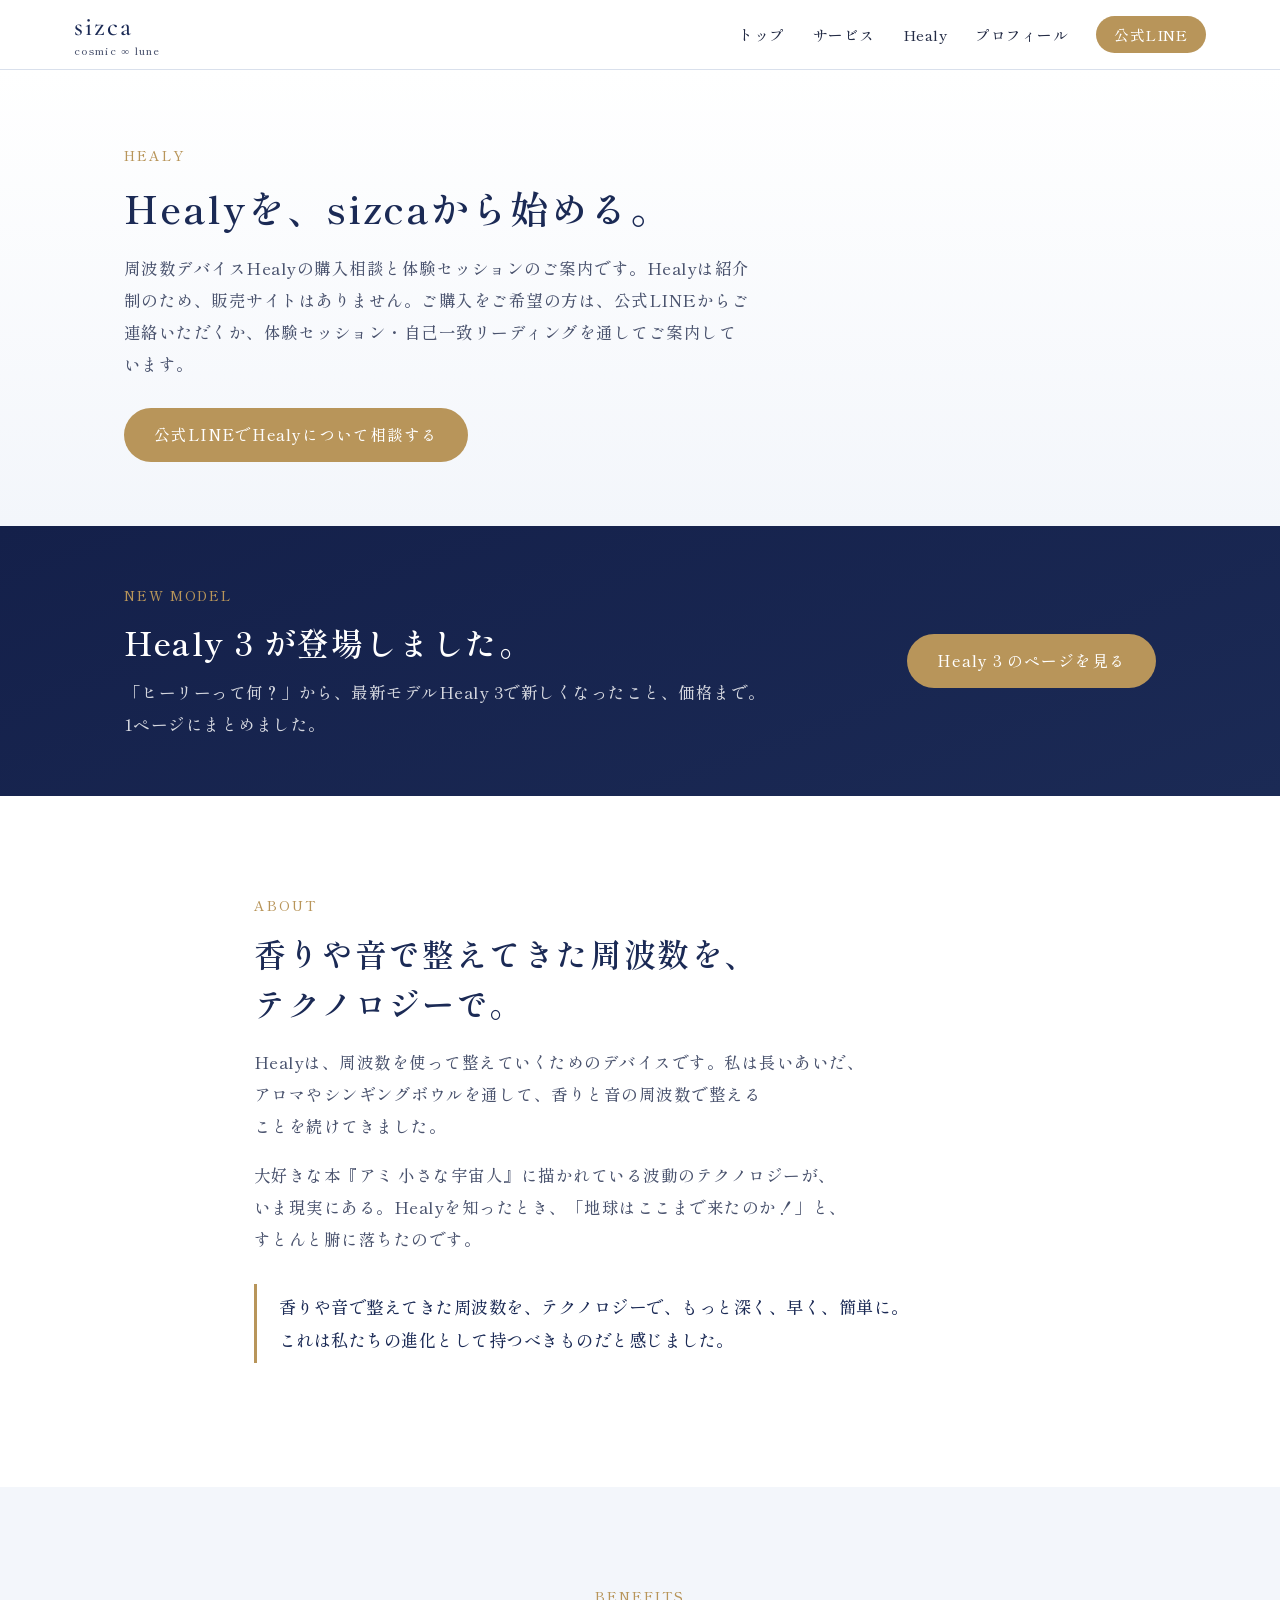
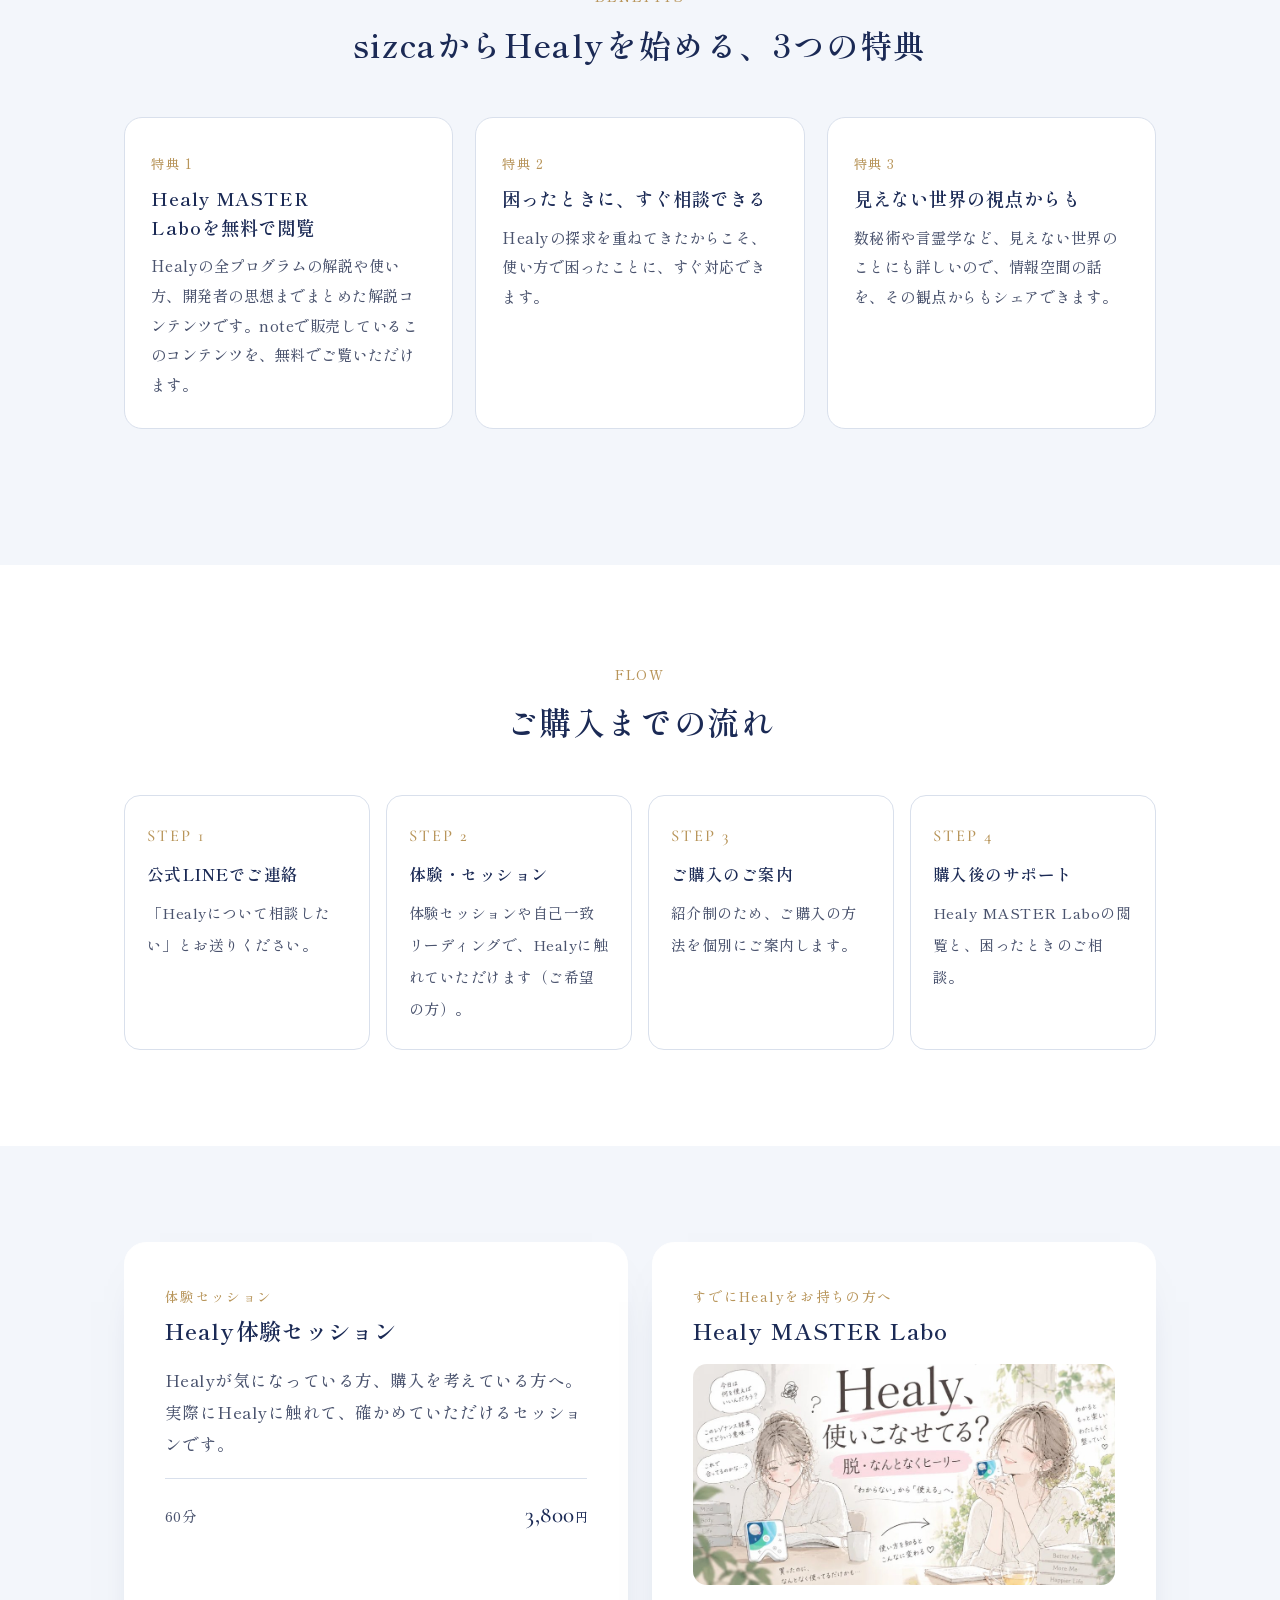
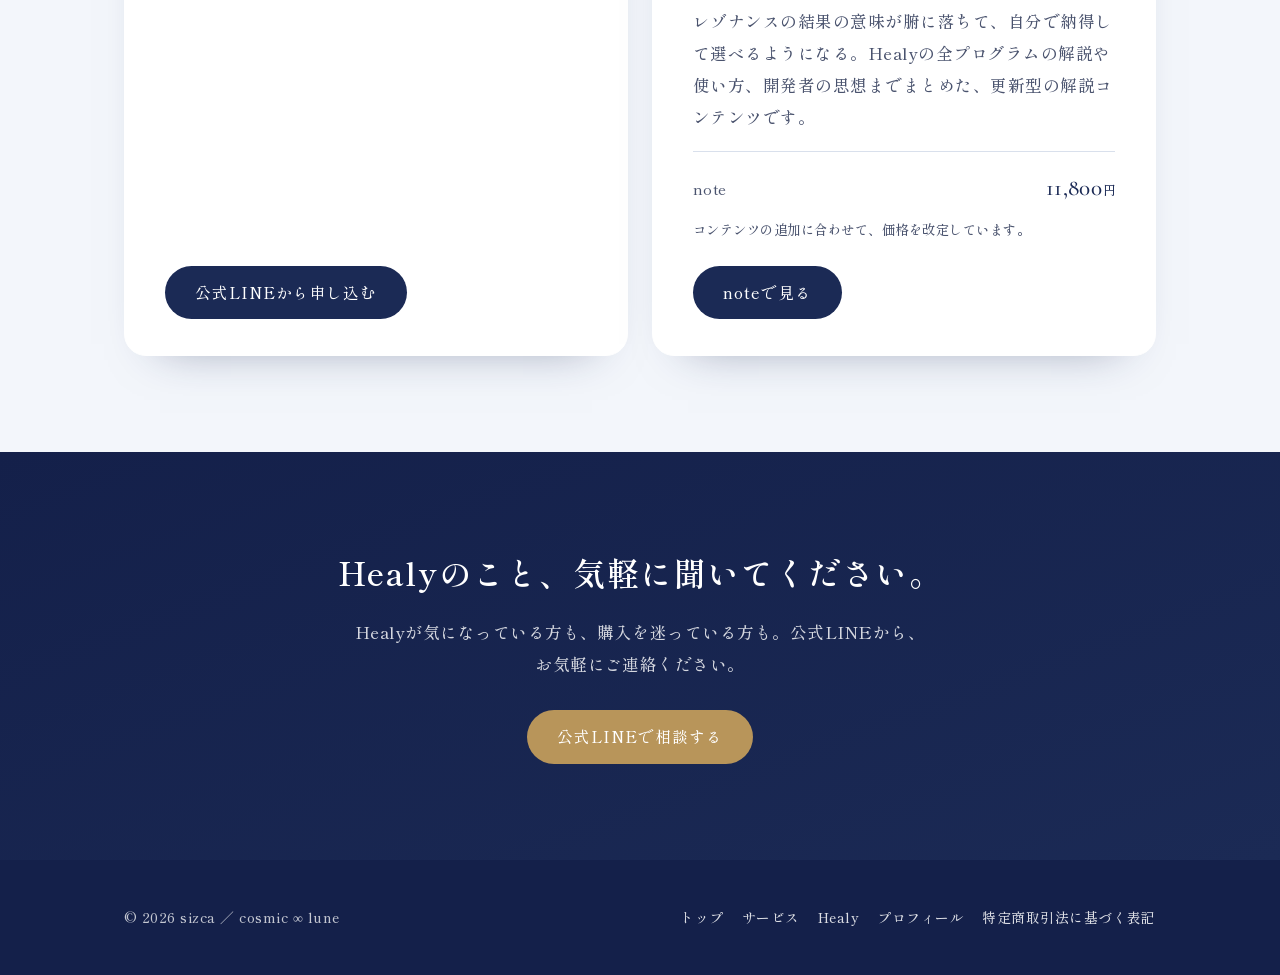
==== healy.html @ 33510855 "サイト全体を更新、Healyページを追加 Co-Authored-By: Claude Opus 5.5 <noreply@anthropic.com>" ====
<!DOCTYPE html>
<html lang="ja">
<head>
<meta charset="UTF-8">
<meta name="viewport" content="width=device-width, initial-scale=1.0">
<title>Healyを、sizcaから始める｜sizca｜cosmic ∞ lune</title>
<meta name="description" content="周波数デバイスHealyの購入相談と体験セッション。sizcaからHealyを始めた方は、解説コンテンツHealy MASTER Laboを無料で閲覧できます。">
<link rel="icon" href="favicon.svg" type="image/svg+xml">
<link rel="apple-touch-icon" href="apple-touch-icon.png">
<meta property="og:type" content="website">
<meta property="og:site_name" content="sizca｜cosmic ∞ lune">
<meta property="og:title" content="Healyを、sizcaから始める｜sizca｜cosmic ∞ lune">
<meta property="og:description" content="周波数デバイスHealyの購入相談と体験セッション。sizcaからHealyを始めた方は、解説コンテンツHealy MASTER Laboを無料で閲覧できます。">
<meta property="og:image" content="https://sizca-cosmic.vercel.app/images/ogp.jpg">
<meta property="og:url" content="https://sizca-cosmic.vercel.app/healy.html">
<meta name="twitter:card" content="summary_large_image">
<link rel="preconnect" href="https://fonts.googleapis.com">
<link rel="preconnect" href="https://fonts.gstatic.com" crossorigin>
<link href="https://fonts.googleapis.com/css2?family=Cormorant+Garamond:wght@400;500&family=Shippori+Mincho:wght@500;600&display=swap" rel="stylesheet">
<link rel="stylesheet" href="style.css">
</head>
<body>
<header>
  <div class="bar">
    <a class="brand" href="index.html"><b>sizca</b><small>cosmic ∞ lune</small></a>
    <nav id="nav">
      <button class="menu-btn" aria-expanded="false" aria-controls="nav-list" onclick="toggleNav(this)">メニュー</button>
      <ul id="nav-list">
        <li><a href="index.html">トップ</a></li>
        <li><a href="services.html">サービス</a></li>
        <li><a href="healy.html" aria-current="page">Healy</a></li>
        <li><a href="profile.html">プロフィール</a></li>
        <li><a class="nav-line" href="https://lin.ee/60XRj8W" target="_blank" rel="noopener">公式LINE</a></li>
      </ul>
    </nav>
  </div>
</header>

<main>
<section class="page-hero">
  <div class="wrap">
    <span class="eyebrow">HEALY</span>
    <h1>Healyを、sizcaから始める。</h1>
    <p>周波数デバイスHealyの購入相談と体験セッションのご案内です。Healyは紹介制のため、販売サイトはありません。ご購入をご希望の方は、公式LINEからご連絡いただくか、体験セッション・自己一致リーディングを通してご案内しています。</p>
    <div class="btns" style="margin-top:28px">
      <a class="btn btn-gold" href="https://lin.ee/60XRj8W" target="_blank" rel="noopener">公式LINEでHealyについて相談する</a>
    </div>
  </div>
</section>

<section class="bg-deep" style="padding:56px 0">
  <div class="wrap h3-band">
    <div>
      <span class="eyebrow">NEW MODEL</span>
      <h2 class="sec-title" style="margin-bottom:8px">Healy 3 が登場しました。</h2>
      <p class="sec-lead">「ヒーリーって何？」から、最新モデルHealy 3で新しくなったこと、価格まで。1ページにまとめました。</p>
    </div>
    <a class="btn btn-gold" href="healy3.html">Healy 3 のページを見る</a>
  </div>
</section>

<section>
  <div class="wrap narrow">
    <span class="eyebrow">ABOUT</span>
    <h2 class="sec-title">香りや音で整えてきた周波数を、<br>テクノロジーで。</h2>
    <p class="sec-lead">Healyは、周波数を使って整えていくためのデバイスです。私は長いあいだ、アロマやシンギングボウルを通して、香りと音の周波数で整えることを続けてきました。</p>
    <p class="sec-lead" style="margin-top:1em">大好きな本『アミ 小さな宇宙人』に描かれている波動のテクノロジーが、いま現実にある。Healyを知ったとき、「地球はここまで来たのか！」と、すとんと腑に落ちたのです。</p>
    <p class="quote">香りや音で整えてきた周波数を、テクノロジーで、もっと深く、早く、簡単に。<br>これは私たちの進化として持つべきものだと感じました。</p>
  </div>
</section>

<section class="bg-sky light">
  <div class="wrap">
    <div class="head center">
      <span class="eyebrow">BENEFITS</span>
      <h2 class="sec-title">sizcaからHealyを始める、3つの特典</h2>
    </div>
    <div class="benefits">
      <div class="benefit"><span class="tag">特典 1</span><h3>Healy MASTER Laboを無料で閲覧</h3><p>Healyの全プログラムの解説や使い方、開発者の思想までまとめた解説コンテンツです。noteで販売しているこのコンテンツを、無料でご覧いただけます。</p></div>
      <div class="benefit"><span class="tag">特典 2</span><h3>困ったときに、すぐ相談できる</h3><p>Healyの探求を重ねてきたからこそ、使い方で困ったことに、すぐ対応できます。</p></div>
      <div class="benefit"><span class="tag">特典 3</span><h3>見えない世界の視点からも</h3><p>数秘術や言霊学など、見えない世界のことにも詳しいので、情報空間の話を、その観点からもシェアできます。</p></div>
    </div>
  </div>
</section>

<section>
  <div class="wrap">
    <div class="head center">
      <span class="eyebrow">FLOW</span>
      <h2 class="sec-title">ご購入までの流れ</h2>
    </div>
    <ol class="timeline">
      <li><b>公式LINEでご連絡</b><span>「Healyについて相談したい」とお送りください。</span></li>
      <li><b>体験・セッション</b><span>体験セッションや自己一致リーディングで、Healyに触れていただけます（ご希望の方）。</span></li>
      <li><b>ご購入のご案内</b><span>紹介制のため、ご購入の方法を個別にご案内します。</span></li>
      <li><b>購入後のサポート</b><span>Healy MASTER Laboの閲覧と、困ったときのご相談。</span></li>
    </ol>
  </div>
</section>

<section class="bg-sky">
  <div class="wrap">
    <div class="offers-2">
      <article class="offer">
        <span class="label">体験セッション</span>
        <h3>Healy体験セッション</h3>
        <p>Healyが気になっている方、購入を考えている方へ。実際にHealyに触れて、確かめていただけるセッションです。</p>
        <div class="price-line"><span>60分</span><b>3,800<small>円</small></b></div>
        <div class="act"><a class="btn btn-deep" href="https://lin.ee/60XRj8W" target="_blank" rel="noopener">公式LINEから申し込む</a></div>
      </article>
      <article class="offer">
        <span class="label">すでにHealyをお持ちの方へ</span>
        <h3>Healy MASTER Labo</h3>
        <a class="cover" href="https://note.com/richesse_infinie/n/nd6f70fb187ba" target="_blank" rel="noopener"><img src="images/cover-healy.jpg" alt="Healy、使いこなせてる？ 脱・なんとなくヒーリー" loading="lazy" width="1000" height="525"></a>
        <p>レゾナンスの結果の意味が腑に落ちて、自分で納得して選べるようになる。Healyの全プログラムの解説や使い方、開発者の思想までまとめた、更新型の解説コンテンツです。</p>
        <div class="price-line"><span>note</span><b>11,800<small>円</small></b><span class="full">コンテンツの追加に合わせて、価格を改定しています。</span></div>
        <div class="act"><a class="btn btn-deep" href="https://note.com/richesse_infinie/n/nd6f70fb187ba" target="_blank" rel="noopener">noteで見る</a></div>
      </article>
    </div>
  </div>
</section>
</main>
<section class="bg-deep contact">
  <div class="wrap center">
    <h2 class="sec-title">Healyのこと、気軽に聞いてください。</h2>
    <p class="sec-lead">Healyが気になっている方も、購入を迷っている方も。公式LINEから、お気軽にご連絡ください。</p>
    <div class="btns"><a class="btn btn-gold" href="https://lin.ee/60XRj8W" target="_blank" rel="noopener">公式LINEで相談する</a></div>
  </div>
</section>
<footer>
  <div class="wrap">
    <span>© 2026 sizca ／ cosmic ∞ lune</span>
    <ul>
      <li><a href="index.html">トップ</a></li>
      <li><a href="services.html">サービス</a></li>
      <li><a href="healy.html">Healy</a></li>
      <li><a href="profile.html">プロフィール</a></li>
      <li><a href="law.html">特定商取引法に基づく表記</a></li>
    </ul>
  </div>
</footer>
<script>
  function toggleNav(btn){
    const nav=document.getElementById('nav');
    const open=nav.classList.toggle('open');
    btn.setAttribute('aria-expanded',open);
  }
</script>
</body>
</html>
---- style.css ----
:root{
  --deep:#1B2A55;
  --deep-2:#14204A;
  --sea:#3F5F99;
  --sky:#F3F6FB;
  --mist:#E3E9F3;
  --paper:#FFFFFF;
  --gold:#B8955A;
  --gold-soft:#E9DBB9;
  --ink:#232B45;
  --ink-soft:#4A536E;
  --line:#D9E0EC;
}
*{box-sizing:border-box;margin:0;padding:0}
html{scroll-behavior:smooth;-webkit-text-size-adjust:100%}
body{
  font-family:"Shippori Mincho","Hiragino Mincho ProN","Yu Mincho",serif;
  font-weight:500;font-size:16.5px;line-height:1.95;letter-spacing:.03em;
  color:var(--ink);background:var(--paper);
  line-break:strict;
}
img{max-width:100%;display:block}
a{color:inherit}
h1,h2,h3,.sec-lead,.hero .lead{word-break:auto-phrase}
h1,h2,h3{font-weight:600;line-height:1.55;letter-spacing:.05em;text-wrap:balance;color:var(--deep)}
p{text-wrap:pretty}
.wrap{width:min(1080px,100%);margin:0 auto;padding:0 24px}
.narrow{width:min(820px,100%)}
section{padding:96px 0}
.bg-sky{background:var(--sky)}
.bg-deep{background:linear-gradient(160deg,var(--deep-2),var(--deep));color:#fff}
.bg-deep h2,.bg-deep h3{color:#fff}

/* header */
header{position:sticky;top:0;z-index:50;background:rgba(255,255,255,.94);backdrop-filter:blur(8px);border-bottom:1px solid var(--line)}
header .bar{display:flex;align-items:center;justify-content:space-between;gap:16px;width:min(1180px,100%);margin:0 auto;padding:12px 24px}
.brand{text-decoration:none;display:flex;flex-direction:column;line-height:1.2}
.brand b{font-family:"Cormorant Garamond",serif;font-weight:500;font-size:1.65rem;letter-spacing:.08em;color:var(--deep)}
.brand small{font-size:.68rem;letter-spacing:.12em;color:var(--ink-soft)}
nav ul{list-style:none;display:flex;align-items:center;gap:28px}
nav a{text-decoration:none;font-size:.92rem;color:var(--ink)}
nav a:hover{color:var(--sea)}
nav .nav-line{background:var(--gold);color:#fff;padding:8px 18px;border-radius:999px}
nav .nav-line:hover{color:#fff;opacity:.9}
.menu-btn{display:none;background:none;border:1px solid var(--line);border-radius:8px;padding:6px 12px;font:inherit;font-size:.85rem;color:var(--deep);cursor:pointer}

/* buttons */
.btn{display:inline-block;text-decoration:none;text-align:center;padding:15px 30px;border-radius:999px;font-size:.98rem;letter-spacing:.06em;line-height:1.5;transition:opacity .2s, transform .2s}
.btn:hover{opacity:.88;transform:translateY(-1px)}
.btn-gold{background:var(--gold);color:#fff}
.btn-deep{background:var(--deep);color:#fff}
.btn-ghost{border:1px solid var(--deep);color:var(--deep)}
.bg-deep .btn-ghost{border-color:rgba(255,255,255,.7);color:#fff}
.btns{display:flex;flex-wrap:wrap;gap:14px}
.center{text-align:center}
.center .btns{justify-content:center}

/* section heads */
.eyebrow{display:block;font-size:.85rem;letter-spacing:.14em;color:var(--gold);margin-bottom:10px}
.sec-title{font-size:clamp(1.5rem,2.8vw,2rem);margin-bottom:18px}
.sec-lead{color:var(--ink-soft);max-width:40em}
.center .sec-lead{margin:0 auto}
.head{margin-bottom:48px}

/* hero */
.hero{padding:72px 0 88px;background:linear-gradient(180deg,#fff 0%,var(--sky) 100%)}
.hero .wrap{display:grid;grid-template-columns:1.15fr .85fr;gap:56px;align-items:center}
.hero h1{font-size:clamp(1.9rem,3.6vw,2.75rem);margin-bottom:24px}
.hero .lead{color:var(--ink-soft);margin-bottom:28px;max-width:34em}
.hero .who{font-size:.92rem;color:var(--ink-soft);margin-bottom:30px;padding-left:14px;border-left:2px solid var(--gold)}
.hero .who b{color:var(--deep);font-weight:600}
.hero .photo{border-radius:24px;overflow:hidden;aspect-ratio:4/5;box-shadow:0 30px 60px -36px rgba(27,42,85,.55)}
.hero .photo img{width:100%;height:100%;object-fit:cover;object-position:50% 12%}

/* cards */
.cards{display:grid;grid-template-columns:repeat(3,1fr);gap:24px}
.card{background:#fff;border:1px solid var(--line);border-radius:20px;padding:32px 28px;display:flex;flex-direction:column}
.bg-sky .card{border-color:#fff;box-shadow:0 20px 40px -32px rgba(27,42,85,.45)}
.card .num{font-family:"Cormorant Garamond",serif;font-size:1.1rem;color:var(--gold);letter-spacing:.1em}
.card h3{font-size:1.25rem;margin:6px 0 14px}
.card p{color:var(--ink-soft);font-size:.96rem}
.card .meta{margin-top:18px;padding-top:16px;border-top:1px solid var(--line);font-size:.92rem;color:var(--deep)}
.card .more{margin-top:auto;padding-top:22px}
.card .more a{color:var(--sea);text-decoration:none;font-size:.95rem;border-bottom:1px solid currentColor;padding-bottom:2px}

/* steps */
.steps{display:grid;grid-template-columns:repeat(3,1fr);gap:24px;margin:40px 0}
.step{background:#fff;border-radius:18px;padding:28px 26px;border:1px solid var(--line)}
.step .n{display:inline-flex;align-items:center;justify-content:center;width:38px;height:38px;border-radius:50%;background:var(--deep);color:#fff;font-family:"Cormorant Garamond",serif;font-size:1.15rem;margin-bottom:14px}
.step h3{font-size:1.15rem;margin-bottom:8px}
.step p{font-size:.95rem;color:var(--ink-soft)}

/* checklist */
.forlist{list-style:none;background:#fff;border-radius:18px;padding:28px 32px;border:1px solid var(--line);max-width:760px}
.forlist li{position:relative;padding:10px 0 10px 32px;border-bottom:1px dashed var(--line)}
.forlist li:last-child{border-bottom:none}
.forlist li::before{content:"";position:absolute;left:4px;top:21px;width:14px;height:8px;border-left:2px solid var(--gold);border-bottom:2px solid var(--gold);transform:rotate(-45deg)}
.forlist-title{font-size:1.1rem;margin-bottom:14px}

/* benefits */
.benefits{display:grid;grid-template-columns:repeat(3,1fr);gap:22px;margin:36px 0 40px}
.benefit{border-radius:18px;padding:28px 26px;background:rgba(255,255,255,.07);border:1px solid rgba(255,255,255,.18)}
.benefit .tag{font-size:.82rem;color:var(--gold-soft);letter-spacing:.12em}
.benefit h3{font-size:1.15rem;margin:6px 0 10px}
.benefit p{font-size:.95rem;color:rgba(255,255,255,.82)}
.bg-deep .sec-lead{color:rgba(255,255,255,.82)}
.bg-sky .benefit,.light .benefit{background:#fff;border-color:var(--line)}
.light .benefit .tag{color:var(--gold)}
.light .benefit h3{color:var(--deep)}
.light .benefit p{color:var(--ink-soft)}

/* books */
.books{display:grid;grid-template-columns:repeat(6,1fr);gap:18px;margin:36px 0 32px}
.books a{display:block;border-radius:6px;overflow:hidden;box-shadow:0 14px 26px -16px rgba(27,42,85,.6);transition:transform .25s}
.books a:hover{transform:translateY(-4px)}
.book-new{display:inline-block;font-size:.88rem;background:#fff;border:1px solid var(--gold-soft);color:var(--deep);padding:6px 16px;border-radius:999px;margin-top:10px}

/* profile summary */
.prof{display:grid;grid-template-columns:300px 1fr;gap:56px;align-items:start}
.prof .photo{border-radius:20px;overflow:hidden;aspect-ratio:4/5}
.prof .photo img{width:100%;height:100%;object-fit:cover;object-position:50% 12%}
.prof .name{font-size:1.6rem;margin-bottom:2px}
.prof .title{font-size:.9rem;color:var(--ink-soft);margin-bottom:20px}
.prof p+p{margin-top:1em}
.prof p{color:var(--ink-soft)}
.skills{display:flex;flex-wrap:wrap;gap:8px;margin:24px 0 28px}
.skills span{font-size:.86rem;padding:5px 14px;border-radius:999px;background:var(--sky);color:var(--deep);border:1px solid var(--line)}

/* channels */
.channels{display:grid;grid-template-columns:repeat(4,1fr);gap:16px;margin-top:32px}
.channel{display:block;text-decoration:none;background:#fff;border:1px solid var(--line);border-radius:16px;padding:20px 22px}
.channel small{display:block;font-size:.8rem;color:var(--gold);letter-spacing:.1em}
.channel b{display:block;font-weight:600;color:var(--deep);margin:4px 0 2px}
.channel span{font-size:.85rem;color:var(--ink-soft)}

/* contact band */
.contact .btns{margin-top:30px}

/* page hero (sub pages) */
.page-hero{padding:72px 0 64px;background:linear-gradient(180deg,#fff,var(--sky))}
.page-hero h1{font-size:clamp(1.8rem,3.2vw,2.4rem);margin-bottom:14px}
.page-hero p{color:var(--ink-soft);max-width:38em}
.page-nav{display:flex;flex-wrap:wrap;gap:10px;margin-top:28px}
.page-nav a{font-size:.88rem;text-decoration:none;padding:7px 16px;border-radius:999px;background:#fff;border:1px solid var(--line);color:var(--deep)}

/* offers (services) */
.offer{background:#fff;border:1px solid var(--line);border-radius:22px;padding:40px 40px 36px;display:flex;flex-direction:column}
.bg-sky .offer{border-color:#fff;box-shadow:0 24px 46px -36px rgba(27,42,85,.5)}
.offer + .offer{margin-top:24px}
.offers-2{display:grid;grid-template-columns:1fr 1fr;gap:24px}
.offers-2 .offer + .offer,.offers-3 .offer + .offer{margin-top:0}
.offers-3{display:grid;grid-template-columns:repeat(3,1fr);gap:22px}
.offer .label{font-size:.85rem;color:var(--gold);letter-spacing:.1em}
.offer h3{font-size:1.4rem;margin:4px 0 16px}
.offer h3 small{display:block;font-size:.9rem;color:var(--ink-soft);font-weight:500;letter-spacing:.06em}
.offer p{color:var(--ink-soft)}
.offer p+p{margin-top:.9em}
.offer .points{list-style:none;margin:18px 0 6px}
.offer .points li{position:relative;padding:6px 0 6px 24px;color:var(--ink)}
.offer .points li::before{content:"✦";position:absolute;left:0;top:6px;color:var(--gold);font-size:.8rem}
.offer .flow{counter-reset:f;list-style:none;margin:16px 0 8px;display:grid;gap:8px}
.offer .flow li{counter-increment:f;position:relative;padding:12px 16px 12px 52px;background:var(--sky);border-radius:12px;font-size:.95rem}
.offer .flow li::before{content:counter(f);position:absolute;left:16px;top:12px;width:24px;height:24px;border-radius:50%;background:var(--deep);color:#fff;font-size:.8rem;display:flex;align-items:center;justify-content:center;font-family:"Cormorant Garamond",serif}
.offer .sub-h{font-size:1rem;margin:26px 0 4px;color:var(--deep)}
.prices{list-style:none;margin:22px 0 6px;border-top:1px solid var(--gold-soft)}
.prices li{display:flex;justify-content:space-between;align-items:baseline;gap:16px;padding:14px 4px;border-bottom:1px solid var(--line)}
.prices li span{color:var(--ink)}
.prices li b{font-family:"Cormorant Garamond",serif;font-weight:500;font-size:1.5rem;color:var(--deep);white-space:nowrap}
.prices li b small{font-family:"Shippori Mincho",serif;font-size:.8rem;margin-left:2px}
.note{font-size:.86rem;color:var(--ink-soft);margin-top:12px}
.report{display:flex;gap:10px;align-items:center;margin-top:18px;padding:12px 16px;border-radius:12px;background:linear-gradient(135deg,rgba(233,219,185,.6),rgba(233,219,185,.25));font-size:.93rem;color:var(--deep)}
.report::before{content:"✦";color:var(--gold)}
.offer .price-line{margin-top:18px;padding-top:14px;border-top:1px solid var(--line);display:flex;flex-wrap:wrap;gap:4px 18px;align-items:baseline;font-size:.9rem;color:var(--ink-soft)}
.offer .price-line b{font-family:"Cormorant Garamond",serif;font-weight:500;font-size:1.45rem;color:var(--deep);margin-left:auto}
.offer .price-line b small{font-family:"Shippori Mincho",serif;font-size:.78rem}
.offer .price-line .full{width:100%;font-size:.84rem}
.offer .act{margin-top:auto;padding-top:24px;display:flex;flex-wrap:wrap;gap:12px;align-items:center}
.offer .sublink{font-size:.9rem;color:var(--sea)}
.offer .cover{display:block;border-radius:14px;overflow:hidden;margin-bottom:20px}
.offer .cover img{width:100%;height:auto;aspect-ratio:1.91/1;object-fit:cover}
.offer .cover{flex-shrink:0}
.offer.compact{padding:30px 28px}
.offer.compact h3{font-size:1.2rem}

/* guide box */
.guide{display:flex;flex-wrap:wrap;gap:16px 28px;align-items:center;justify-content:space-between;background:#fff;border:1px solid var(--gold-soft);border-radius:18px;padding:22px 28px;margin-top:32px}
.guide p{color:var(--ink-soft);font-size:.95rem}

/* faq-ish flow (healy) */
.timeline{list-style:none;counter-reset:t;display:grid;grid-template-columns:repeat(4,1fr);gap:16px;margin-top:36px}
.timeline li{counter-increment:t;background:#fff;border:1px solid var(--line);border-radius:16px;padding:24px 22px}
.timeline li::before{content:"STEP " counter(t);display:block;font-family:"Cormorant Garamond",serif;color:var(--gold);letter-spacing:.12em;margin-bottom:6px}
.timeline b{display:block;color:var(--deep);font-weight:600;margin-bottom:6px}
.timeline span{font-size:.92rem;color:var(--ink-soft)}

/* quote */
.quote{border-left:3px solid var(--gold);padding:6px 0 6px 22px;margin:28px 0;font-size:1.08rem;color:var(--deep)}

/* profile page */
.story{max-width:760px;margin:0 auto}
.chapter{padding:44px 0;border-bottom:1px solid var(--line)}
.chapter:last-child{border-bottom:none}
.chapter .no{font-family:"Cormorant Garamond",serif;color:var(--gold);letter-spacing:.14em}
.chapter h2{font-size:clamp(1.3rem,2.4vw,1.6rem);margin:4px 0 18px}
.chapter p{color:var(--ink-soft)}
.chapter p+p{margin-top:1em}
.nums{display:flex;gap:14px;margin-top:26px;flex-wrap:wrap}
.nums div{background:#fff;border:1px solid var(--line);border-radius:14px;padding:10px 22px;text-align:center}
.nums small{display:block;font-size:.8rem;color:var(--ink-soft)}
.nums b{font-family:"Cormorant Garamond",serif;font-size:1.8rem;font-weight:500;color:var(--deep);line-height:1.2}
.career{list-style:none;max-width:760px;margin:0 auto}
.career li{display:grid;grid-template-columns:200px 1fr;gap:20px;padding:18px 0;border-bottom:1px solid var(--line)}
.career b{font-weight:600;color:var(--deep)}
.career span{color:var(--ink-soft);font-size:.95rem}
.origin-box{max-width:760px;margin:0 auto;background:#fff;border-radius:20px;padding:36px 40px;border:1px solid var(--line)}
.origin-box h2{font-size:1.4rem;margin-bottom:14px}
.origin-box p{color:var(--ink-soft)}
.origin-box p+p{margin-top:.9em}

/* law */
.law dl{background:#fff;border:1px solid var(--line);border-radius:20px;padding:8px 36px}
.law .row{display:grid;grid-template-columns:200px 1fr;gap:8px 32px;padding:20px 0;border-bottom:1px solid var(--line)}
.law .row:last-child{border-bottom:none}
.law dt{font-weight:600;color:var(--deep)}
.law dd{color:var(--ink-soft);font-size:.95rem}
.law dd p+p{margin-top:.5em}
.law dd a{color:var(--sea)}

/* footer */
footer{background:var(--deep-2);color:rgba(255,255,255,.75);padding:44px 0;font-size:.86rem}
footer .wrap{display:flex;flex-wrap:wrap;justify-content:space-between;gap:16px}
footer ul{list-style:none;display:flex;flex-wrap:wrap;gap:18px}
footer a{text-decoration:none;color:rgba(255,255,255,.85)}

/* responsive */
@media (max-width:960px){
  nav ul{gap:18px}
  .books{grid-template-columns:repeat(3,1fr)}
  .channels{grid-template-columns:1fr 1fr}
  .timeline{grid-template-columns:1fr 1fr}
}
@media (max-width:880px){
  body{font-size:16px}
  section{padding:68px 0}
  .wrap{padding:0 20px}
  .menu-btn{display:block}
  nav ul{display:none;position:absolute;left:0;right:0;top:100%;background:#fff;flex-direction:column;align-items:stretch;gap:0;padding:8px 20px 18px;border-bottom:1px solid var(--line)}
  nav.open ul{display:flex}
  nav li a{display:block;padding:12px 0;border-bottom:1px solid var(--line)}
  nav .nav-line{margin-top:12px;text-align:center;border-bottom:none}
  .hero{padding:40px 0 60px}
  .hero .wrap{grid-template-columns:1fr;gap:32px}
  .hero .photo{order:-1;aspect-ratio:4/3.4;max-width:420px}
  .cards,.steps,.benefits,.offers-2,.offers-3{grid-template-columns:1fr}
  .prof{grid-template-columns:1fr;gap:28px}
  .prof .photo{max-width:260px}
  .offer{padding:30px 22px 28px}
  .head{margin-bottom:32px}
  .career li{grid-template-columns:1fr;gap:2px}
  .law dl{padding:4px 20px}
  .law .row{grid-template-columns:1fr;gap:4px}
  .origin-box{padding:28px 22px}
}
@media (max-width:520px){
  .btn{width:100%}
  .btns{flex-direction:column}
  .books{grid-template-columns:repeat(3,1fr);gap:12px}
  .channels,.timeline{grid-template-columns:1fr}
  .prices li{flex-wrap:wrap}
}

/* hero with cosmic image */
.hero.cosmic{position:relative;background:#14204A url(images/hero.jpg) center/cover no-repeat;color:#fff;padding:96px 0 104px}
.hero.cosmic::before{content:"";position:absolute;inset:0;background:linear-gradient(90deg,rgba(20,32,74,.88) 0%,rgba(20,32,74,.66) 48%,rgba(20,32,74,.15) 100%)}
.hero.cosmic .wrap{position:relative}
.hero.cosmic h1{color:#fff;text-shadow:0 2px 18px rgba(10,18,50,.35)}
.hero.cosmic .eyebrow{color:var(--gold-soft)}
.hero.cosmic .lead{color:rgba(255,255,255,.9)}
.hero.cosmic .who{color:rgba(255,255,255,.82);border-left-color:var(--gold-soft)}
.hero.cosmic .who b{color:#fff}
.hero.cosmic .btn-ghost{border-color:rgba(255,255,255,.8);color:#fff}
.hero.cosmic .photo{border:4px solid rgba(255,255,255,.85)}
@media (max-width:880px){
  .hero.cosmic{background-image:url(images/hero-sp.jpg);padding:40px 0 64px}
  .hero.cosmic::before{background:linear-gradient(180deg,rgba(20,32,74,.35) 0%,rgba(20,32,74,.8) 45%,rgba(20,32,74,.92) 100%)}
}
.h3-band{display:flex;flex-wrap:wrap;align-items:center;justify-content:space-between;gap:24px 40px}
.h3-band > div{flex:1 1 420px}
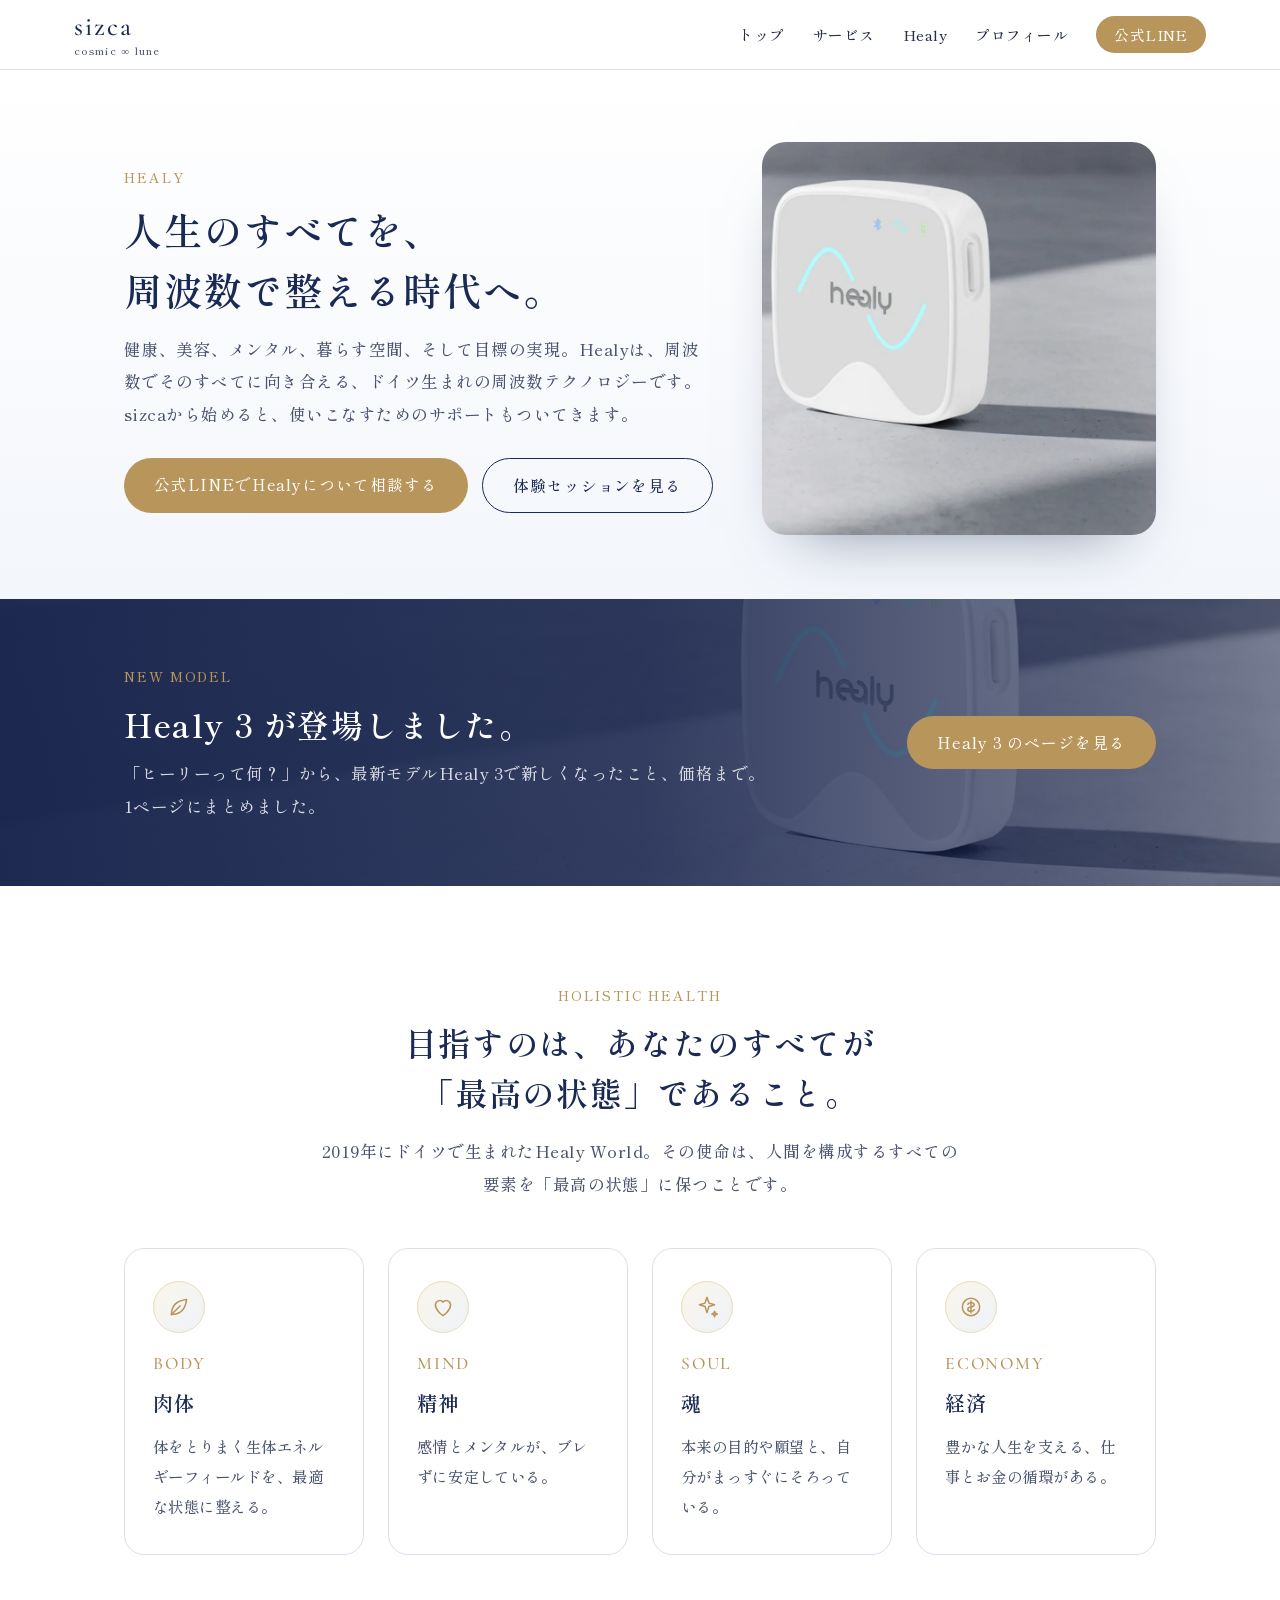
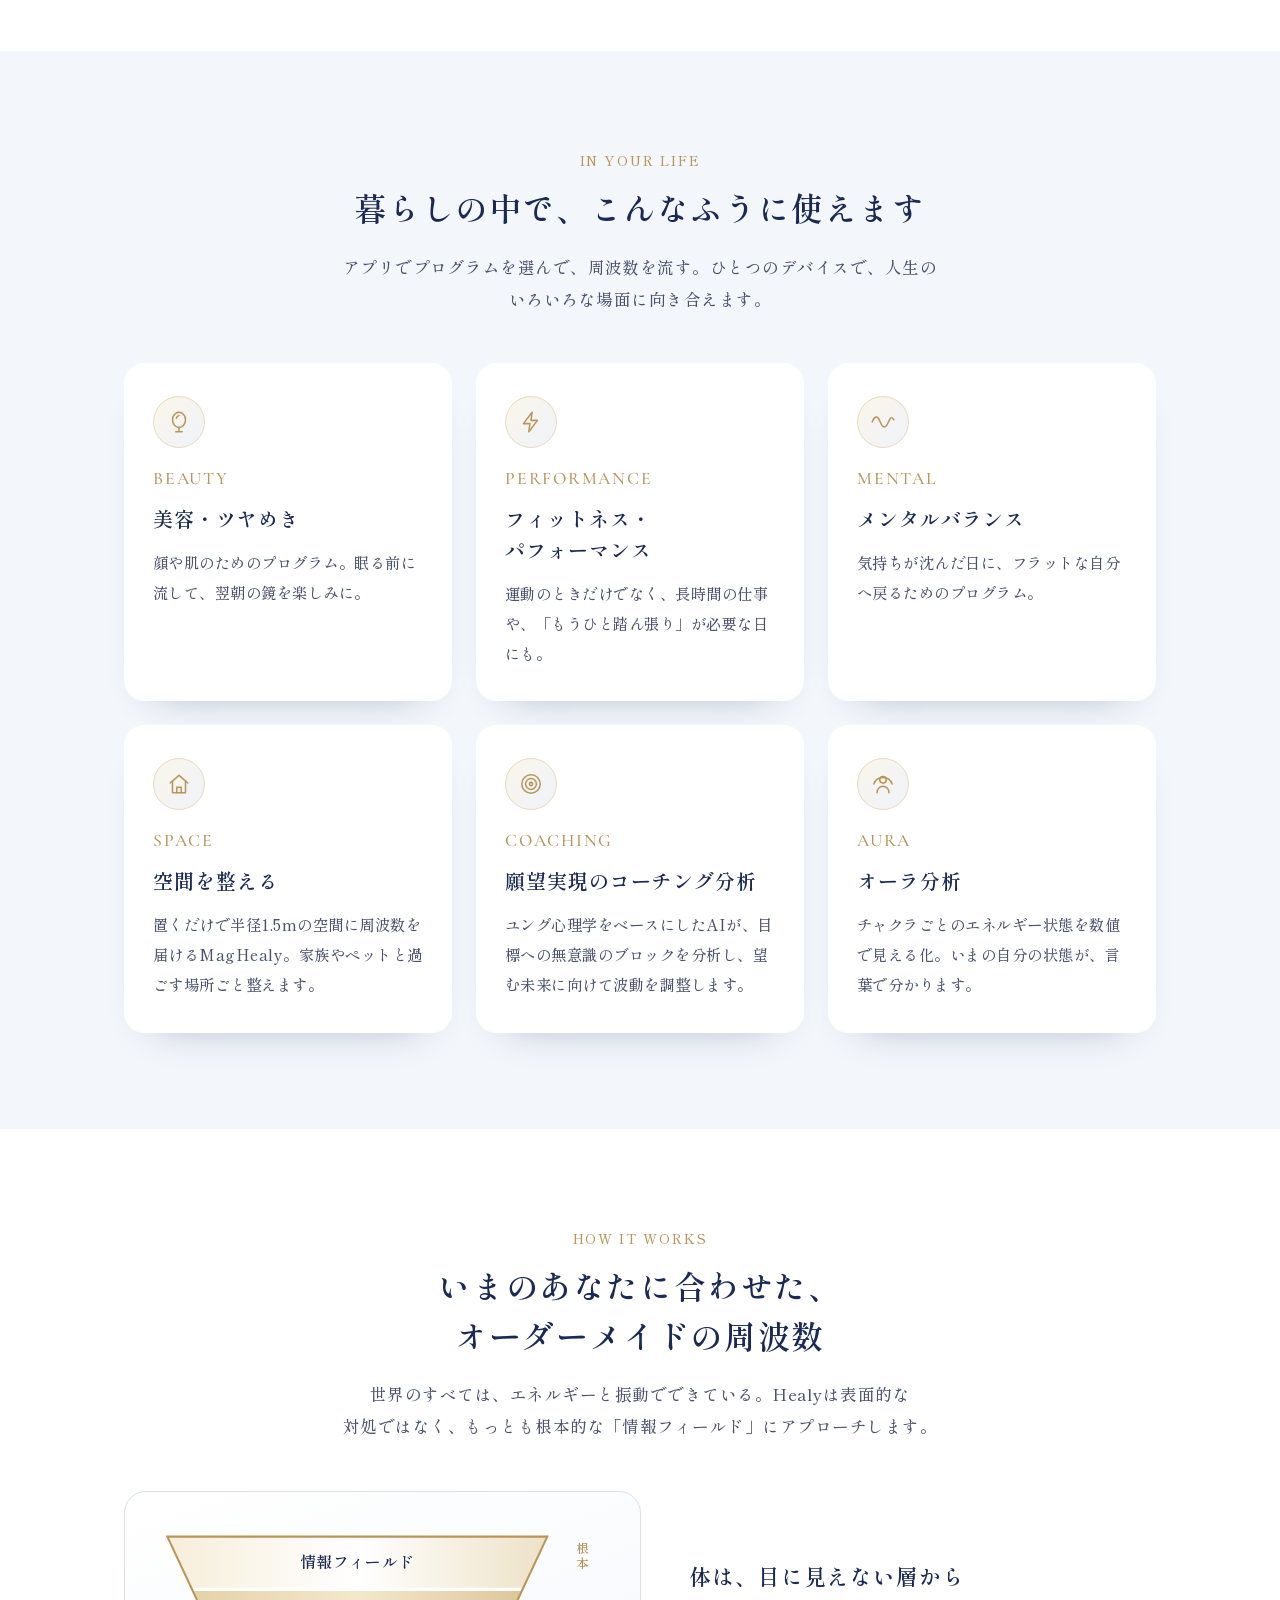
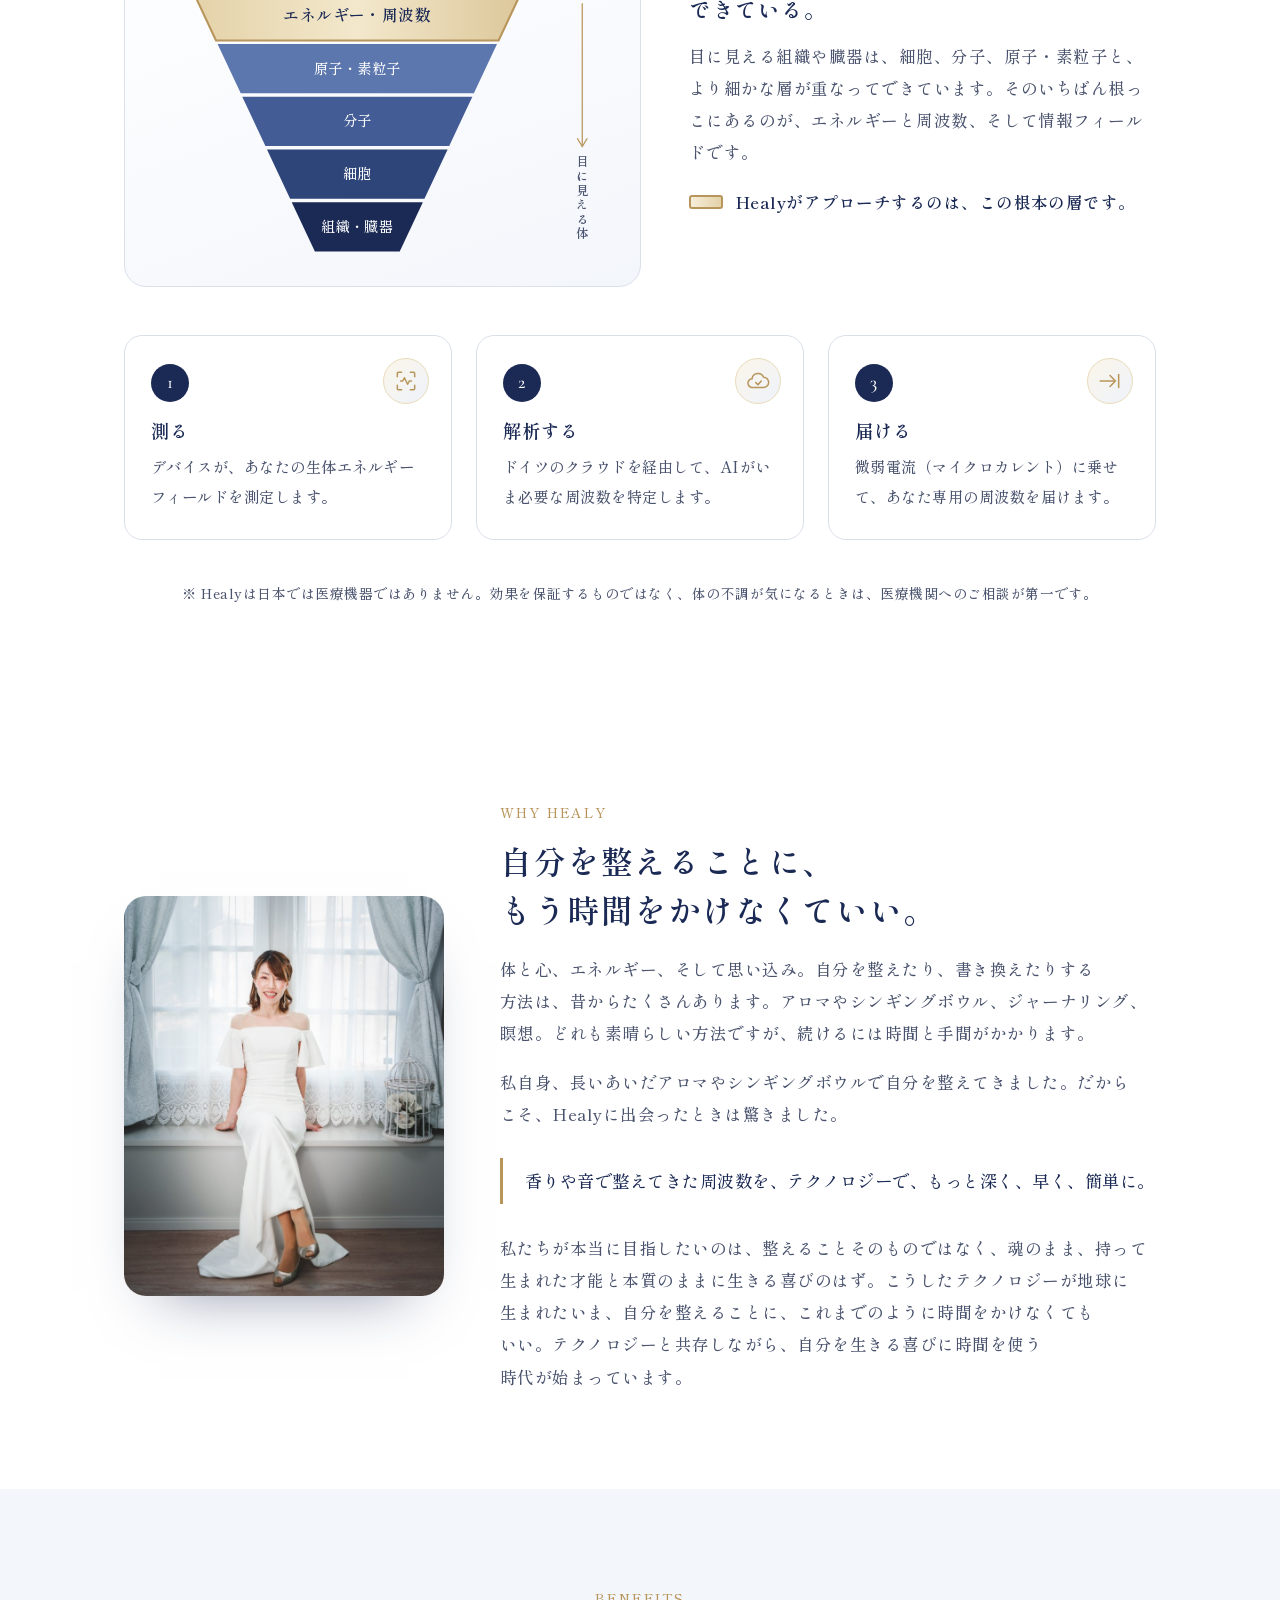
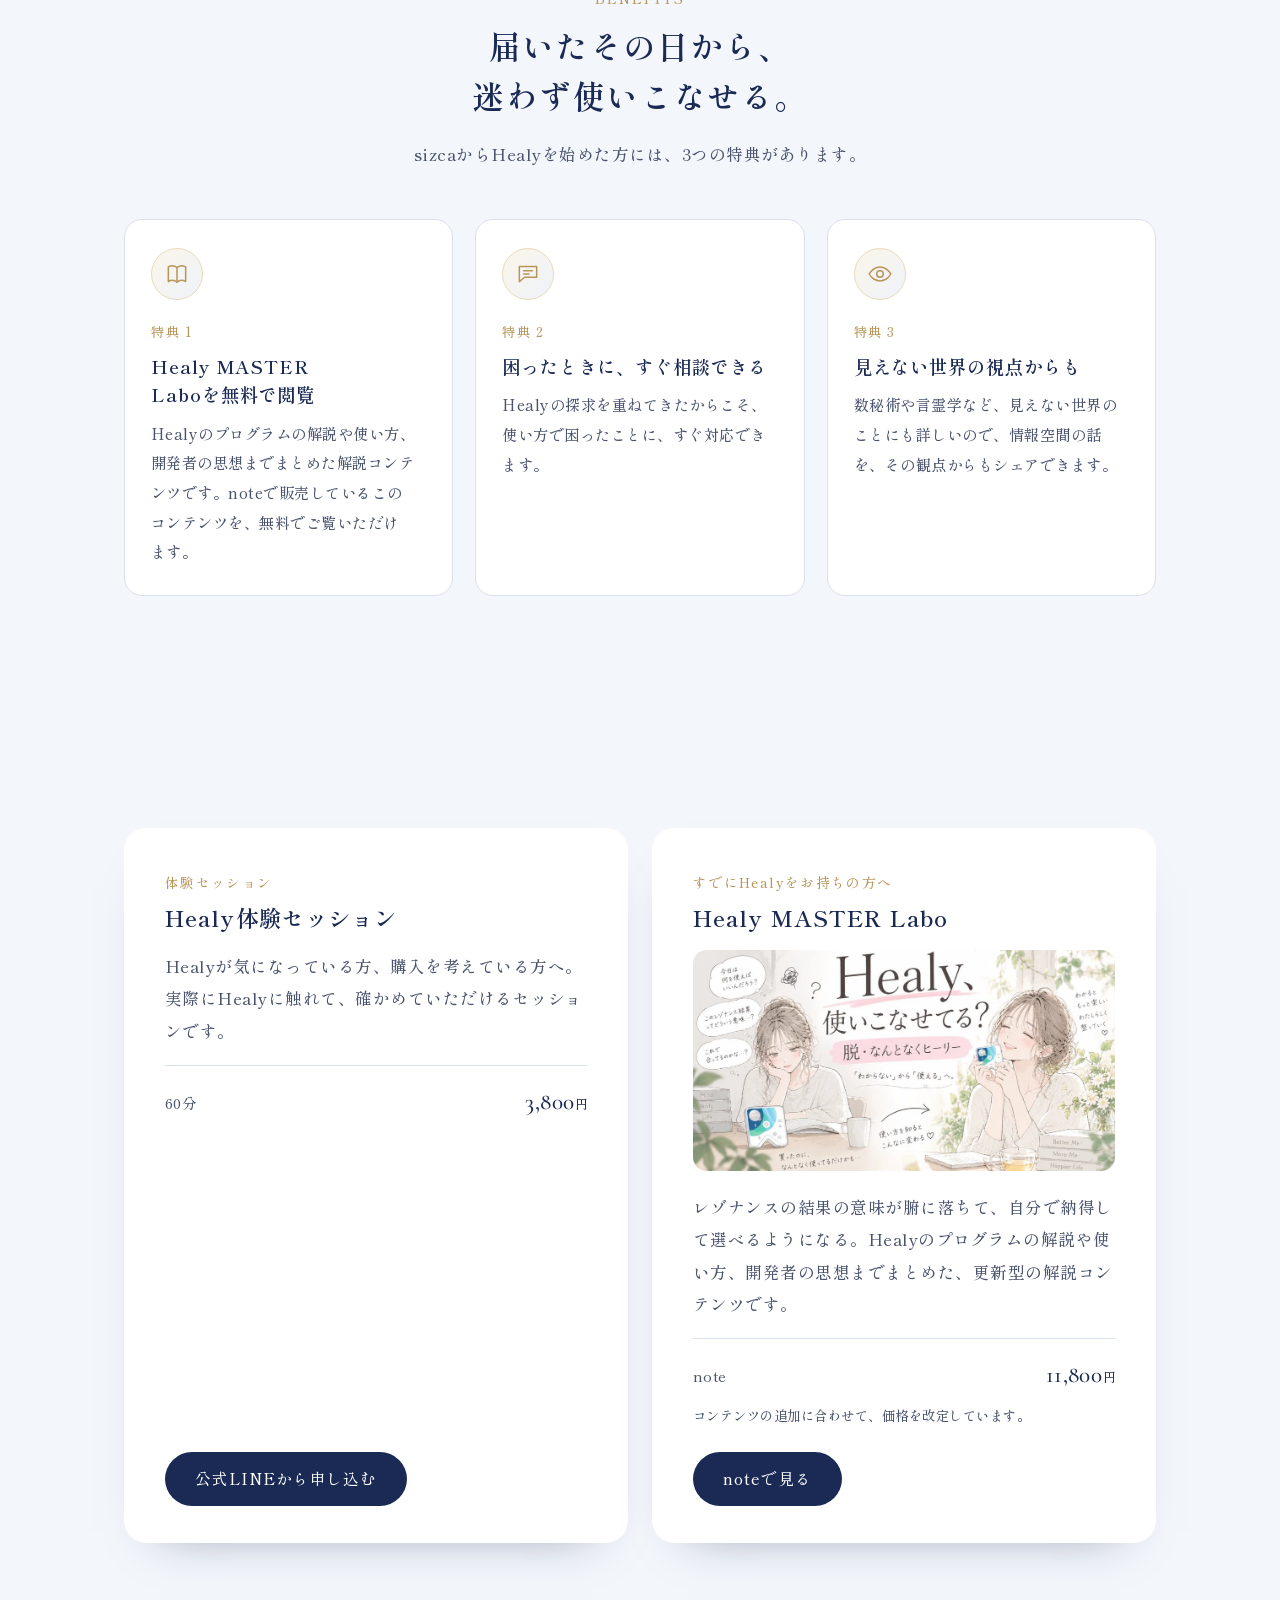
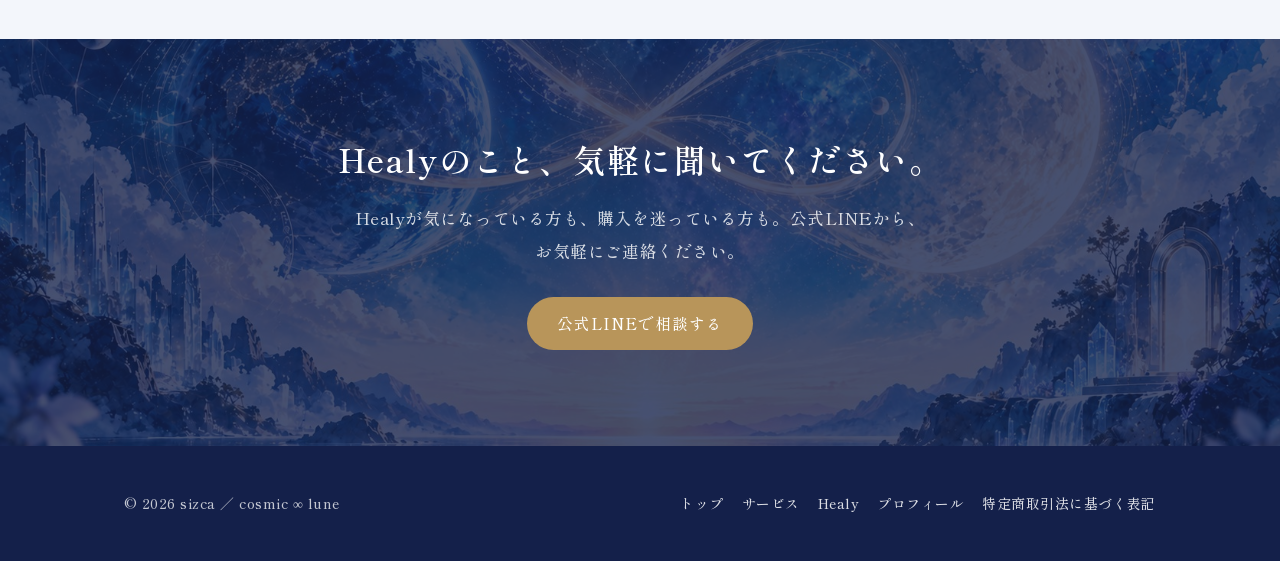
==== commit 9ee1fb48: "Healyページ・トップ等を更新、Healy画像を追加 Co-Authored-By: Claude Opus 5.5 <noreply@anthropic.com>" ====
--- a/healy.html
+++ b/healy.html
@@ -3,13 +3,13 @@
 <head>
 <meta charset="UTF-8">
 <meta name="viewport" content="width=device-width, initial-scale=1.0">
-<title>Healyを、sizcaから始める｜sizca｜cosmic ∞ lune</title>
+<title>Healy｜周波数で人生を整える｜sizca｜cosmic ∞ lune</title>
 <meta name="description" content="周波数デバイスHealyの購入相談と体験セッション。sizcaからHealyを始めた方は、解説コンテンツHealy MASTER Laboを無料で閲覧できます。">
 <link rel="icon" href="favicon.svg" type="image/svg+xml">
 <link rel="apple-touch-icon" href="apple-touch-icon.png">
 <meta property="og:type" content="website">
 <meta property="og:site_name" content="sizca｜cosmic ∞ lune">
-<meta property="og:title" content="Healyを、sizcaから始める｜sizca｜cosmic ∞ lune">
+<meta property="og:title" content="Healy｜周波数で人生を整える｜sizca｜cosmic ∞ lune">
 <meta property="og:description" content="周波数デバイスHealyの購入相談と体験セッション。sizcaからHealyを始めた方は、解説コンテンツHealy MASTER Laboを無料で閲覧できます。">
 <meta property="og:image" content="https://sizca-cosmic.vercel.app/images/ogp.jpg">
 <meta property="og:url" content="https://sizca-cosmic.vercel.app/healy.html">
@@ -38,17 +38,21 @@
 
 <main>
 <section class="page-hero">
-  <div class="wrap">
+  <div class="wrap split">
+    <div>
     <span class="eyebrow">HEALY</span>
-    <h1>Healyを、sizcaから始める。</h1>
-    <p>周波数デバイスHealyの購入相談と体験セッションのご案内です。Healyは紹介制のため、販売サイトはありません。ご購入をご希望の方は、公式LINEからご連絡いただくか、体験セッション・自己一致リーディングを通してご案内しています。</p>
+    <h1>人生のすべてを、<br>周波数で整える時代へ。</h1>
+    <p>健康、美容、メンタル、暮らす空間、そして目標の実現。Healyは、周波数でそのすべてに向き合える、ドイツ生まれの周波数テクノロジーです。sizcaから始めると、使いこなすためのサポートもついてきます。</p>
     <div class="btns" style="margin-top:28px">
       <a class="btn btn-gold" href="https://lin.ee/60XRj8W" target="_blank" rel="noopener">公式LINEでHealyについて相談する</a>
-    </div>
-  </div>
-</section>
-
-<section class="bg-deep" style="padding:56px 0">
+      <a class="btn btn-ghost" href="#trial">体験セッションを見る</a>
+    </div>
+    </div>
+    <div class="device"><img src="images/healy-device.jpg" alt="Healy本体" width="900" height="888"></div>
+  </div>
+</section>
+
+<section class="bg-deep h3-section" style="padding:64px 0">
   <div class="wrap h3-band">
     <div>
       <span class="eyebrow">NEW MODEL</span>
@@ -60,12 +64,85 @@
 </section>
 
 <section>
-  <div class="wrap narrow">
-    <span class="eyebrow">ABOUT</span>
-    <h2 class="sec-title">香りや音で整えてきた周波数を、<br>テクノロジーで。</h2>
-    <p class="sec-lead">Healyは、周波数を使って整えていくためのデバイスです。私は長いあいだ、アロマやシンギングボウルを通して、香りと音の周波数で整えることを続けてきました。</p>
-    <p class="sec-lead" style="margin-top:1em">大好きな本『アミ 小さな宇宙人』に描かれている波動のテクノロジーが、いま現実にある。Healyを知ったとき、「地球はここまで来たのか！」と、すとんと腑に落ちたのです。</p>
-    <p class="quote">香りや音で整えてきた周波数を、テクノロジーで、もっと深く、早く、簡単に。<br>これは私たちの進化として持つべきものだと感じました。</p>
+  <div class="wrap">
+    <div class="head center">
+      <span class="eyebrow">HOLISTIC HEALTH</span>
+      <h2 class="sec-title">目指すのは、あなたのすべてが<br>「最高の状態」であること。</h2>
+      <p class="sec-lead">2019年にドイツで生まれたHealy World。その使命は、人間を構成するすべての要素を「最高の状態」に保つことです。</p>
+    </div>
+    <div class="cards cards-4">
+      <article class="card"><span class="ico" aria-hidden="true"><svg viewBox="0 0 24 24" fill="none" stroke="currentColor" stroke-width="1.4" stroke-linecap="round" stroke-linejoin="round"><path d="M5 19c0-8 5-13 14-14-1 9-6 14-14 14z"/><path d="M5 19l8-8"/></svg></span><span class="num">BODY</span><h3>肉体</h3><p>体をとりまく生体エネルギーフィールドを、最適な状態に整える。</p></article>
+      <article class="card"><span class="ico" aria-hidden="true"><svg viewBox="0 0 24 24" fill="none" stroke="currentColor" stroke-width="1.4" stroke-linecap="round" stroke-linejoin="round"><path d="M12 20s-7-4.5-7-10a4 4 0 0 1 7-2.5A4 4 0 0 1 19 10c0 5.5-7 10-7 10z"/></svg></span><span class="num">MIND</span><h3>精神</h3><p>感情とメンタルが、ブレずに安定している。</p></article>
+      <article class="card"><span class="ico" aria-hidden="true"><svg viewBox="0 0 24 24" fill="none" stroke="currentColor" stroke-width="1.4" stroke-linecap="round" stroke-linejoin="round"><path d="M12 3l1.8 5.4L19 10l-5.2 1.6L12 17l-1.8-5.4L5 10l5.2-1.6z"/><path d="M19 16l.7 1.8 1.8.7-1.8.7-.7 1.8-.7-1.8-1.8-.7 1.8-.7z"/></svg></span><span class="num">SOUL</span><h3>魂</h3><p>本来の目的や願望と、自分がまっすぐにそろっている。</p></article>
+      <article class="card"><span class="ico" aria-hidden="true"><svg viewBox="0 0 24 24" fill="none" stroke="currentColor" stroke-width="1.4" stroke-linecap="round" stroke-linejoin="round"><circle cx="12" cy="12" r="8"/><path d="M9 9.5c.5-1 1.5-1.5 3-1.5 1.8 0 3 .9 3 2s-1 1.6-3 2-3 .9-3 2 1.2 2 3 2c1.5 0 2.5-.5 3-1.5"/><path d="M12 6.5v11"/></svg></span><span class="num">ECONOMY</span><h3>経済</h3><p>豊かな人生を支える、仕事とお金の循環がある。</p></article>
+    </div>
+  </div>
+</section>
+
+<section class="bg-sky">
+  <div class="wrap">
+    <div class="head center">
+      <span class="eyebrow">IN YOUR LIFE</span>
+      <h2 class="sec-title">暮らしの中で、こんなふうに使えます</h2>
+      <p class="sec-lead">アプリでプログラムを選んで、周波数を流す。ひとつのデバイスで、人生のいろいろな場面に向き合えます。</p>
+    </div>
+    <div class="cards">
+      <article class="card"><span class="ico" aria-hidden="true"><svg viewBox="0 0 24 24" fill="none" stroke="currentColor" stroke-width="1.4" stroke-linecap="round" stroke-linejoin="round"><ellipse cx="12" cy="10" rx="6" ry="7"/><path d="M12 17v4M9 21h6"/><path d="M9.5 8.5c.5-1.5 1.5-2.2 2.5-2.5"/></svg></span><span class="num">BEAUTY</span><h3>美容・ツヤめき</h3><p>顔や肌のためのプログラム。眠る前に流して、翌朝の鏡を楽しみに。</p></article>
+      <article class="card"><span class="ico" aria-hidden="true"><svg viewBox="0 0 24 24" fill="none" stroke="currentColor" stroke-width="1.4" stroke-linecap="round" stroke-linejoin="round"><path d="M13 3L5 13.5h6L10 21l8-10.5h-6z"/></svg></span><span class="num">PERFORMANCE</span><h3>フィットネス・パフォーマンス</h3><p>運動のときだけでなく、長時間の仕事や、「もうひと踏ん張り」が必要な日にも。</p></article>
+      <article class="card"><span class="ico" aria-hidden="true"><svg viewBox="0 0 24 24" fill="none" stroke="currentColor" stroke-width="1.4" stroke-linecap="round" stroke-linejoin="round"><path d="M2 12c2.5-6 5-6 7.5 0s5 6 7.5 0 3.5-4 5-2"/></svg></span><span class="num">MENTAL</span><h3>メンタルバランス</h3><p>気持ちが沈んだ日に、フラットな自分へ戻るためのプログラム。</p></article>
+      <article class="card"><span class="ico" aria-hidden="true"><svg viewBox="0 0 24 24" fill="none" stroke="currentColor" stroke-width="1.4" stroke-linecap="round" stroke-linejoin="round"><path d="M4 11l8-7 8 7"/><path d="M6 9.5V20h12V9.5"/><path d="M10 20v-5h4v5"/></svg></span><span class="num">SPACE</span><h3>空間を整える</h3><p>置くだけで半径1.5mの空間に周波数を届けるMagHealy。家族やペットと過ごす場所ごと整えます。</p></article>
+      <article class="card"><span class="ico" aria-hidden="true"><svg viewBox="0 0 24 24" fill="none" stroke="currentColor" stroke-width="1.4" stroke-linecap="round" stroke-linejoin="round"><circle cx="12" cy="12" r="8.5"/><circle cx="12" cy="12" r="5"/><circle cx="12" cy="12" r="1.5"/></svg></span><span class="num">COACHING</span><h3>願望実現のコーチング分析</h3><p>ユング心理学をベースにしたAIが、目標への無意識のブロックを分析し、望む未来に向けて波動を調整します。</p></article>
+      <article class="card"><span class="ico" aria-hidden="true"><svg viewBox="0 0 24 24" fill="none" stroke="currentColor" stroke-width="1.4" stroke-linecap="round" stroke-linejoin="round"><circle cx="12" cy="8" r="3"/><path d="M6.5 20c0-3.5 2.5-6 5.5-6s5.5 2.5 5.5 6"/><path d="M3.5 12a9 9 0 0 1 17 0"/></svg></span><span class="num">AURA</span><h3>オーラ分析</h3><p>チャクラごとのエネルギー状態を数値で見える化。いまの自分の状態が、言葉で分かります。</p></article>
+    </div>
+    </div>
+</section>
+
+<section>
+  <div class="wrap">
+    <div class="head center">
+      <span class="eyebrow">HOW IT WORKS</span>
+      <h2 class="sec-title">いまのあなたに合わせた、<br>オーダーメイドの周波数</h2>
+      <p class="sec-lead">世界のすべては、エネルギーと振動でできている。Healyは表面的な対処ではなく、もっとも根本的な「情報フィールド」にアプローチします。</p>
+    </div>
+    <div class="layers-wrap">
+      <figure class="layers-fig"><svg class="layers" viewBox="0 0 560 420" role="img" aria-label="上から、情報フィールド、エネルギー・周波数、原子・素粒子、分子、細胞、組織・臓器と重なる層の図。上が根本、下が目に見える体。Healyは上の2層にアプローチする" font-family="'Shippori Mincho',serif">
+<defs>
+<linearGradient id="g0" x1="0" x2="1"><stop offset="0" stop-color="#F6EEDA"/><stop offset=".5" stop-color="#FFFFFF"/><stop offset="1" stop-color="#EDE2C6"/></linearGradient>
+<linearGradient id="g1" x1="0" x2="1"><stop offset="0" stop-color="#E4D2A8"/><stop offset=".5" stop-color="#F3E8CC"/><stop offset="1" stop-color="#DCC79A"/></linearGradient>
+</defs>
+<polygon points="22.0,20.0 478.0,20.0 449.3,81.3 50.7,81.3" fill="url(#g0)"/><text x="250" y="57.5" text-anchor="middle" font-size="19" fill="#1B2A55" font-weight="600">情報フィールド</text><polygon points="52.6,85.3 447.4,85.3 419.6,144.7 80.4,144.7" fill="url(#g1)"/><text x="250" y="121.8" text-anchor="middle" font-size="19" fill="#1B2A55" font-weight="600">エネルギー・周波数</text><polygon points="82.3,148.7 417.7,148.7 389.9,208.0 110.1,208.0" fill="#5C76AE"/><text x="250" y="184.5" text-anchor="middle" font-size="17" fill="#fff" font-weight="500">原子・素粒子</text><polygon points="111.9,212.0 388.1,212.0 360.3,271.3 139.7,271.3" fill="#435C96"/><text x="250" y="247.8" text-anchor="middle" font-size="17" fill="#fff" font-weight="500">分子</text><polygon points="141.6,275.3 358.4,275.3 330.6,334.7 169.4,334.7" fill="#2E4579"/><text x="250" y="311.1" text-anchor="middle" font-size="17" fill="#fff" font-weight="500">細胞</text><polygon points="171.3,338.7 328.7,338.7 300.9,398.0 199.1,398.0" fill="#1B2A55"/><text x="250" y="374.5" text-anchor="middle" font-size="17" fill="#fff" font-weight="500">組織・臓器</text>
+<polygon points="22.0,20 478.0,20 419.6,144.7 80.4,144.7" fill="none" stroke="#B8955A" stroke-width="2.5"/>
+<text x="520" y="26" font-size="15" fill="#B8955A" font-weight="600" writing-mode="tb" glyph-orientation-vertical="0" letter-spacing="4">根本</text>
+<line x1="520" y1="100" x2="520" y2="270" stroke="#B8955A" stroke-width="1.5"/>
+<path d="M514 262 L520 272 L526 262" fill="none" stroke="#B8955A" stroke-width="1.5"/>
+<text x="520" y="282" font-size="15" fill="#4A536E" font-weight="600" writing-mode="tb" glyph-orientation-vertical="0" letter-spacing="3">目に見える体</text>
+</svg></figure>
+      <div class="layers-text">
+        <h3>体は、目に見えない層から<br>できている。</h3>
+        <p>目に見える組織や臓器は、細胞、分子、原子・素粒子と、より細かな層が重なってできています。そのいちばん根っこにあるのが、エネルギーと周波数、そして情報フィールドです。</p>
+        <p class="layers-note"><span></span>Healyがアプローチするのは、この根本の層です。</p>
+      </div>
+    </div>
+    <div class="steps">
+      <div class="step"><span class="ico ico-step" aria-hidden="true"><svg viewBox="0 0 24 24" fill="none" stroke="currentColor" stroke-width="1.4" stroke-linecap="round" stroke-linejoin="round"><path d="M4 8V5a1 1 0 0 1 1-1h3M16 4h3a1 1 0 0 1 1 1v3M20 16v3a1 1 0 0 1-1 1h-3M8 20H5a1 1 0 0 1-1-1v-3"/><path d="M7 12h2l1.5-3 3 6 1.5-3h2"/></svg></span><span class="n">1</span><h3>測る</h3><p>デバイスが、あなたの生体エネルギーフィールドを測定します。</p></div>
+      <div class="step"><span class="ico ico-step" aria-hidden="true"><svg viewBox="0 0 24 24" fill="none" stroke="currentColor" stroke-width="1.4" stroke-linecap="round" stroke-linejoin="round"><path d="M7 18a4 4 0 0 1-.5-8 5.5 5.5 0 0 1 10.6-1.5A4.5 4.5 0 0 1 17 18z"/><path d="M10 13.5l2 2 3-3.5"/></svg></span><span class="n">2</span><h3>解析する</h3><p>ドイツのクラウドを経由して、AIがいま必要な周波数を特定します。</p></div>
+      <div class="step"><span class="ico ico-step" aria-hidden="true"><svg viewBox="0 0 24 24" fill="none" stroke="currentColor" stroke-width="1.4" stroke-linecap="round" stroke-linejoin="round"><path d="M3 12h13"/><path d="M12 7l5 5-5 5"/><path d="M20 6v12"/></svg></span><span class="n">3</span><h3>届ける</h3><p>微弱電流（マイクロカレント）に乗せて、あなた専用の周波数を届けます。</p></div>
+    </div>
+    <p class="note center" style="margin-top:20px">※ Healyは日本では医療機器ではありません。効果を保証するものではなく、体の不調が気になるときは、医療機関へのご相談が第一です。</p>
+  </div>
+</section>
+
+<section>
+  <div class="wrap story-split">
+    <div class="story-photo"><img src="images/portrait.jpg" alt="sizca" loading="lazy" width="720" height="900"></div>
+    <div>
+    <span class="eyebrow">WHY HEALY</span>
+    <h2 class="sec-title">自分を整えることに、<br>もう時間をかけなくていい。</h2>
+    <p class="sec-lead">体と心、エネルギー、そして思い込み。自分を整えたり、書き換えたりする方法は、昔からたくさんあります。アロマやシンギングボウル、ジャーナリング、瞑想。どれも素晴らしい方法ですが、続けるには時間と手間がかかります。</p>
+    <p class="sec-lead" style="margin-top:1em">私自身、長いあいだアロマやシンギングボウルで自分を整えてきました。だからこそ、Healyに出会ったときは驚きました。</p>
+    <p class="quote">香りや音で整えてきた周波数を、テクノロジーで、もっと深く、早く、簡単に。</p>
+    <p class="sec-lead">私たちが本当に目指したいのは、整えることそのものではなく、魂のまま、持って生まれた才能と本質のままに生きる喜びのはず。こうしたテクノロジーが地球に生まれたいま、自分を整えることに、これまでのように時間をかけなくてもいい。テクノロジーと共存しながら、自分を生きる喜びに時間を使う時代が始まっています。</p>
+  </div>
   </div>
 </section>
 
@@ -73,35 +150,21 @@
   <div class="wrap">
     <div class="head center">
       <span class="eyebrow">BENEFITS</span>
-      <h2 class="sec-title">sizcaからHealyを始める、3つの特典</h2>
+      <h2 class="sec-title">届いたその日から、<br>迷わず使いこなせる。</h2>
+      <p class="sec-lead">sizcaからHealyを始めた方には、3つの特典があります。</p>
     </div>
     <div class="benefits">
-      <div class="benefit"><span class="tag">特典 1</span><h3>Healy MASTER Laboを無料で閲覧</h3><p>Healyの全プログラムの解説や使い方、開発者の思想までまとめた解説コンテンツです。noteで販売しているこのコンテンツを、無料でご覧いただけます。</p></div>
-      <div class="benefit"><span class="tag">特典 2</span><h3>困ったときに、すぐ相談できる</h3><p>Healyの探求を重ねてきたからこそ、使い方で困ったことに、すぐ対応できます。</p></div>
-      <div class="benefit"><span class="tag">特典 3</span><h3>見えない世界の視点からも</h3><p>数秘術や言霊学など、見えない世界のことにも詳しいので、情報空間の話を、その観点からもシェアできます。</p></div>
-    </div>
-  </div>
-</section>
-
-<section>
-  <div class="wrap">
-    <div class="head center">
-      <span class="eyebrow">FLOW</span>
-      <h2 class="sec-title">ご購入までの流れ</h2>
-    </div>
-    <ol class="timeline">
-      <li><b>公式LINEでご連絡</b><span>「Healyについて相談したい」とお送りください。</span></li>
-      <li><b>体験・セッション</b><span>体験セッションや自己一致リーディングで、Healyに触れていただけます（ご希望の方）。</span></li>
-      <li><b>ご購入のご案内</b><span>紹介制のため、ご購入の方法を個別にご案内します。</span></li>
-      <li><b>購入後のサポート</b><span>Healy MASTER Laboの閲覧と、困ったときのご相談。</span></li>
-    </ol>
+      <div class="benefit"><span class="ico" aria-hidden="true"><svg viewBox="0 0 24 24" fill="none" stroke="currentColor" stroke-width="1.4" stroke-linecap="round" stroke-linejoin="round"><path d="M4 5.5C6.5 4 9.5 4 12 6c2.5-2 5.5-2 8-.5V19c-2.5-1.5-5.5-1.5-8 .5-2.5-2-5.5-2-8-.5z"/><path d="M12 6v13.5"/></svg></span><span class="tag">特典 1</span><h3>Healy MASTER Laboを無料で閲覧</h3><p>Healyのプログラムの解説や使い方、開発者の思想までまとめた解説コンテンツです。noteで販売しているこのコンテンツを、無料でご覧いただけます。</p></div>
+      <div class="benefit"><span class="ico" aria-hidden="true"><svg viewBox="0 0 24 24" fill="none" stroke="currentColor" stroke-width="1.4" stroke-linecap="round" stroke-linejoin="round"><path d="M4 5h16v10H9l-5 4z"/><path d="M8 9h8M8 12h5"/></svg></span><span class="tag">特典 2</span><h3>困ったときに、すぐ相談できる</h3><p>Healyの探求を重ねてきたからこそ、使い方で困ったことに、すぐ対応できます。</p></div>
+      <div class="benefit"><span class="ico" aria-hidden="true"><svg viewBox="0 0 24 24" fill="none" stroke="currentColor" stroke-width="1.4" stroke-linecap="round" stroke-linejoin="round"><path d="M2 12s3.5-6.5 10-6.5S22 12 22 12s-3.5 6.5-10 6.5S2 12 2 12z"/><circle cx="12" cy="12" r="3"/></svg></span><span class="tag">特典 3</span><h3>見えない世界の視点からも</h3><p>数秘術や言霊学など、見えない世界のことにも詳しいので、情報空間の話を、その観点からもシェアできます。</p></div>
+    </div>
   </div>
 </section>
 
 <section class="bg-sky">
   <div class="wrap">
     <div class="offers-2">
-      <article class="offer">
+      <article class="offer" id="trial">
         <span class="label">体験セッション</span>
         <h3>Healy体験セッション</h3>
         <p>Healyが気になっている方、購入を考えている方へ。実際にHealyに触れて、確かめていただけるセッションです。</p>
@@ -112,7 +175,7 @@
         <span class="label">すでにHealyをお持ちの方へ</span>
         <h3>Healy MASTER Labo</h3>
         <a class="cover" href="https://note.com/richesse_infinie/n/nd6f70fb187ba" target="_blank" rel="noopener"><img src="images/cover-healy.jpg" alt="Healy、使いこなせてる？ 脱・なんとなくヒーリー" loading="lazy" width="1000" height="525"></a>
-        <p>レゾナンスの結果の意味が腑に落ちて、自分で納得して選べるようになる。Healyの全プログラムの解説や使い方、開発者の思想までまとめた、更新型の解説コンテンツです。</p>
+        <p>レゾナンスの結果の意味が腑に落ちて、自分で納得して選べるようになる。Healyのプログラムの解説や使い方、開発者の思想までまとめた、更新型の解説コンテンツです。</p>
         <div class="price-line"><span>note</span><b>11,800<small>円</small></b><span class="full">コンテンツの追加に合わせて、価格を改定しています。</span></div>
         <div class="act"><a class="btn btn-deep" href="https://note.com/richesse_infinie/n/nd6f70fb187ba" target="_blank" rel="noopener">noteで見る</a></div>
       </article>
@@ -120,7 +183,7 @@
   </div>
 </section>
 </main>
-<section class="bg-deep contact">
+<section class="bg-deep contact cosmic-band">
   <div class="wrap center">
     <h2 class="sec-title">Healyのこと、気軽に聞いてください。</h2>
     <p class="sec-lead">Healyが気になっている方も、購入を迷っている方も。公式LINEから、お気軽にご連絡ください。</p>
--- a/style.css
+++ b/style.css
@@ -19,7 +19,7 @@
   color:var(--ink);background:var(--paper);
   line-break:strict;
 }
-img{max-width:100%;display:block}
+img{max-width:100%;height:auto;display:block}
 a{color:inherit}
 h1,h2,h3,.sec-lead,.hero .lead{word-break:auto-phrase}
 h1,h2,h3{font-weight:600;line-height:1.55;letter-spacing:.05em;text-wrap:balance;color:var(--deep)}
@@ -111,9 +111,11 @@
 
 /* books */
 .books{display:grid;grid-template-columns:repeat(6,1fr);gap:18px;margin:36px 0 32px}
+.books img{width:100%;aspect-ratio:560/787;object-fit:cover}
 .books a{display:block;border-radius:6px;overflow:hidden;box-shadow:0 14px 26px -16px rgba(27,42,85,.6);transition:transform .25s}
 .books a:hover{transform:translateY(-4px)}
-.book-new{display:inline-block;font-size:.88rem;background:#fff;border:1px solid var(--gold-soft);color:var(--deep);padding:6px 16px;border-radius:999px;margin-top:10px}
+.book-new{max-width:640px;margin:22px auto 0;font-size:.93rem;background:#fff;border:1px solid var(--gold-soft);color:var(--ink-soft);padding:16px 24px;border-radius:16px;line-height:1.85}
+.book-new b{color:var(--deep);font-weight:600}
 
 /* profile summary */
 .prof{display:grid;grid-template-columns:300px 1fr;gap:56px;align-items:start}
@@ -286,3 +288,54 @@
 }
 .h3-band{display:flex;flex-wrap:wrap;align-items:center;justify-content:space-between;gap:24px 40px}
 .h3-band > div{flex:1 1 420px}
+.cards-4{grid-template-columns:repeat(4,1fr)}
+@media (max-width:960px){.cards-4{grid-template-columns:1fr 1fr}}
+@media (max-width:520px){.cards-4{grid-template-columns:1fr 1fr;gap:12px}.cards-4 .card{padding:22px 18px}}
+.figure{max-width:960px;margin:0 auto 40px;border-radius:18px;overflow:hidden;box-shadow:0 24px 50px -34px rgba(27,42,85,.55)}
+.figure img{width:100%;height:auto}
+@media (max-width:520px){.figure{border-radius:12px;margin-bottom:28px}}
+.page-hero .split{display:grid;grid-template-columns:1.2fr .8fr;gap:48px;align-items:center}
+.page-hero .device{border-radius:24px;overflow:hidden;aspect-ratio:1/1;box-shadow:0 30px 60px -36px rgba(27,42,85,.55)}
+.page-hero .device img{width:100%;height:100%;object-fit:cover}
+.h3-section{position:relative;background:#14204A url(images/healy-band.jpg) right center/cover no-repeat}
+.h3-section::before{content:"";position:absolute;inset:0;background:linear-gradient(90deg,rgba(20,32,74,.95) 0%,rgba(20,32,74,.85) 50%,rgba(20,32,74,.45) 100%)}
+.h3-section .wrap{position:relative}
+@media (max-width:880px){.page-hero .split{grid-template-columns:1fr;gap:28px}.page-hero .device{order:-1;max-width:360px;aspect-ratio:4/3}}
+
+/* visual layer */
+.ico{display:inline-flex;align-items:center;justify-content:center;width:52px;height:52px;border-radius:50%;background:linear-gradient(135deg,#fbf6ea,#eef2fa);color:var(--gold);margin-bottom:14px;border:1px solid var(--gold-soft)}
+.ico svg{width:26px;height:26px}
+.bg-deep .ico{background:rgba(255,255,255,.08);border-color:rgba(233,219,185,.45);color:var(--gold-soft)}
+.step{position:relative}
+.step .ico-step{position:absolute;right:22px;top:22px;margin:0;width:46px;height:46px}
+.card.has-img{padding-top:0;overflow:hidden}
+.card-img{margin:0 -28px 22px;aspect-ratio:16/9;overflow:hidden}
+.card-img img{width:100%;height:100%;object-fit:cover;transition:transform .6s ease}
+.card.has-img:hover .card-img img{transform:scale(1.04)}
+.offer-banner{position:relative;margin:-40px -40px 30px;height:200px;overflow:hidden;border-radius:22px 22px 0 0}
+.offer-banner img{width:100%;height:100%;object-fit:cover;object-position:center 40%}
+.offer-banner::after{content:"";position:absolute;inset:0;background:linear-gradient(90deg,rgba(20,32,74,.75),rgba(20,32,74,.1))}
+.offer-banner span{position:absolute;left:40px;bottom:26px;z-index:1;color:#fff;font-family:"Cormorant Garamond",serif;font-size:2rem;letter-spacing:.08em}
+.story-split{display:grid;grid-template-columns:320px 1fr;gap:56px;align-items:center}
+.story-photo{border-radius:22px;overflow:hidden;aspect-ratio:4/5;box-shadow:0 30px 60px -36px rgba(27,42,85,.55)}
+.story-photo img{width:100%;height:100%;object-fit:cover;object-position:50% 12%}
+.cosmic-band{position:relative;background:#14204A url(images/hero.jpg) center/cover no-repeat}
+.cosmic-band::before{content:"";position:absolute;inset:0;background:rgba(20,32,74,.78)}
+.cosmic-band .wrap{position:relative}
+@media (max-width:880px){
+  .card-img{margin:0 -28px 18px}
+  .offer-banner{margin:-30px -22px 24px;height:150px}
+  .offer-banner span{left:22px;bottom:18px;font-size:1.5rem}
+  .story-split{grid-template-columns:1fr;gap:28px}
+  .story-photo{max-width:260px}
+}
+.layers-wrap{display:grid;grid-template-columns:1.05fr .95fr;gap:48px;align-items:center;margin:8px 0 48px}
+.layers-fig{margin:0;background:linear-gradient(160deg,#fff,var(--sky));border:1px solid var(--line);border-radius:22px;padding:28px 24px 16px}
+.layers{width:100%;height:auto;display:block}
+.layers-text h3{font-size:1.35rem;margin-bottom:14px}
+.layers-text p{color:var(--ink-soft)}
+.layers-note{margin-top:18px;display:flex;align-items:center;gap:12px;color:var(--deep)!important;font-weight:600}
+.layers-note span{flex:0 0 34px;height:14px;border:2px solid var(--gold);border-radius:3px;background:linear-gradient(90deg,#F6EEDA,#E4D2A8)}
+@media (max-width:880px){.layers-wrap{grid-template-columns:1fr;gap:24px}.layers-fig{padding:18px 12px 10px}}
+.benefits-title{font-size:1.15rem;margin:8px 0 0;color:var(--gold-soft)!important;letter-spacing:.06em}
+.benefit .ico,.card .ico{display:flex}
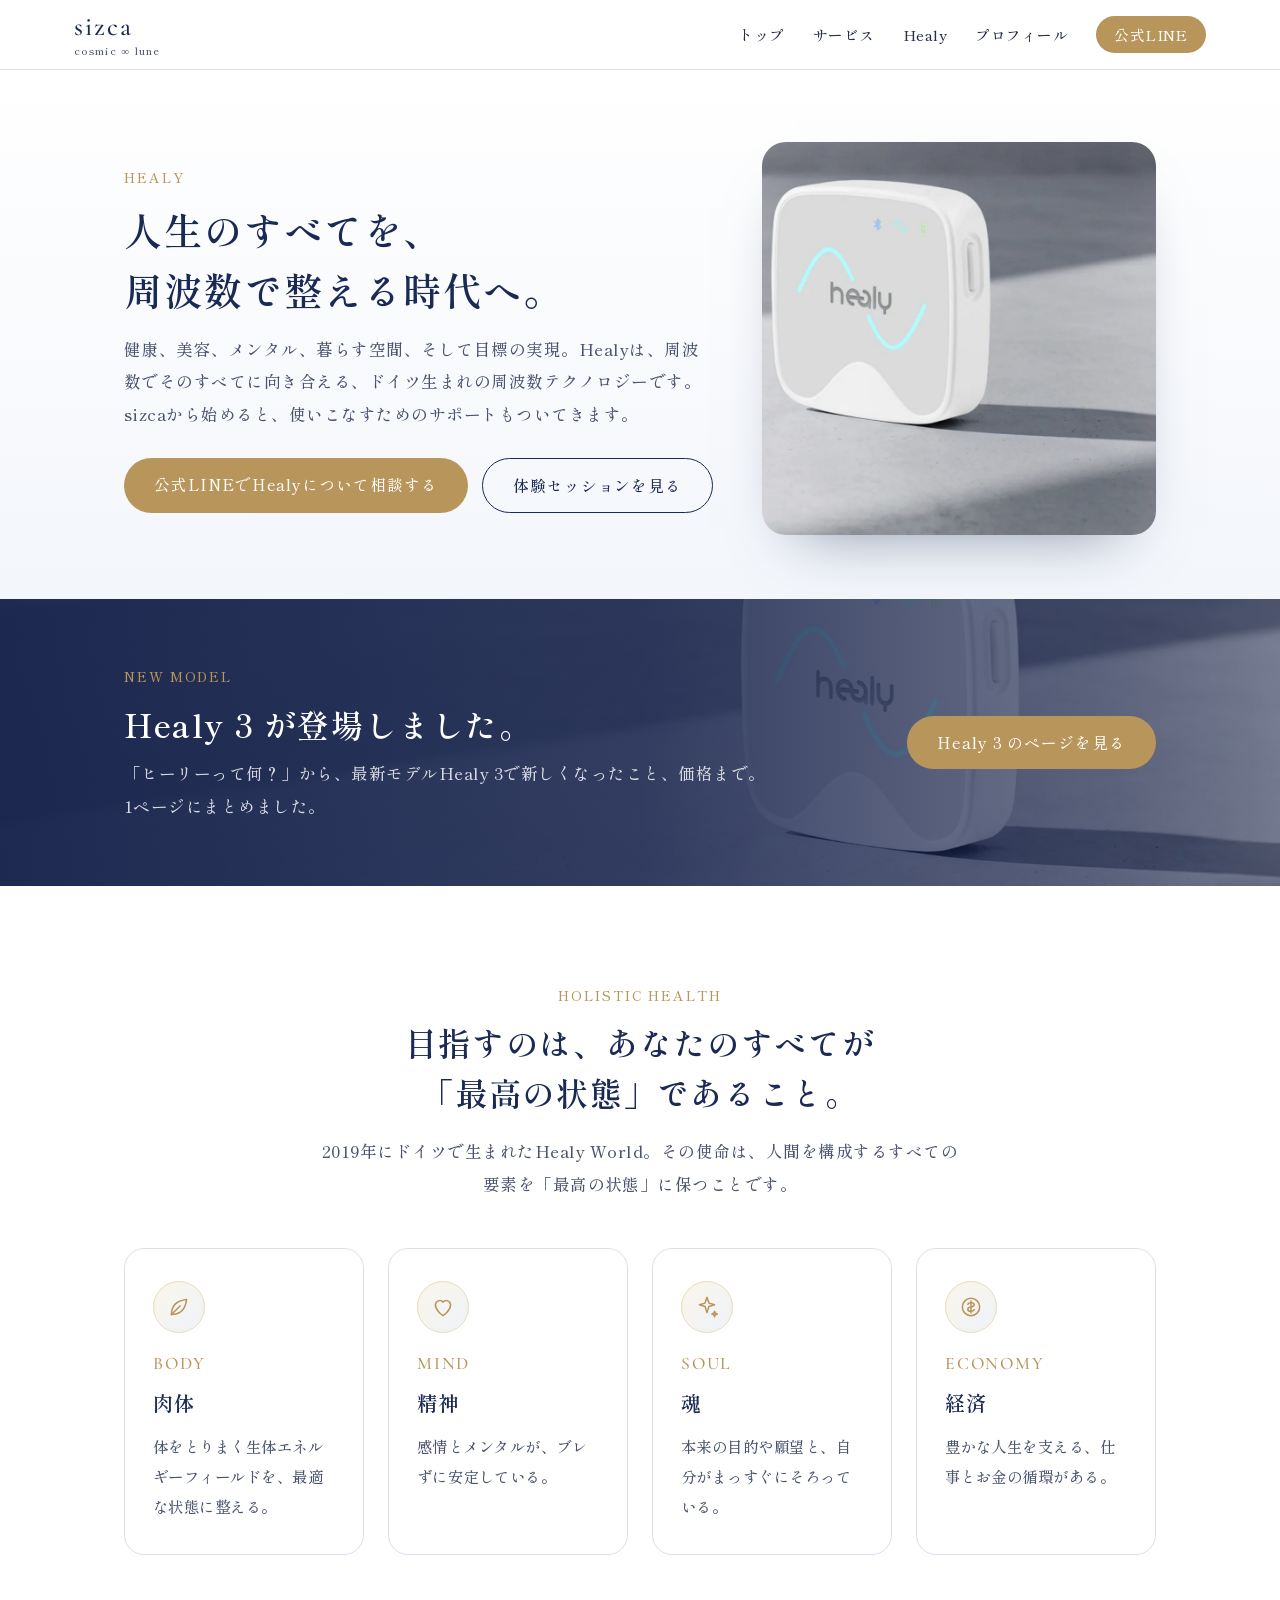
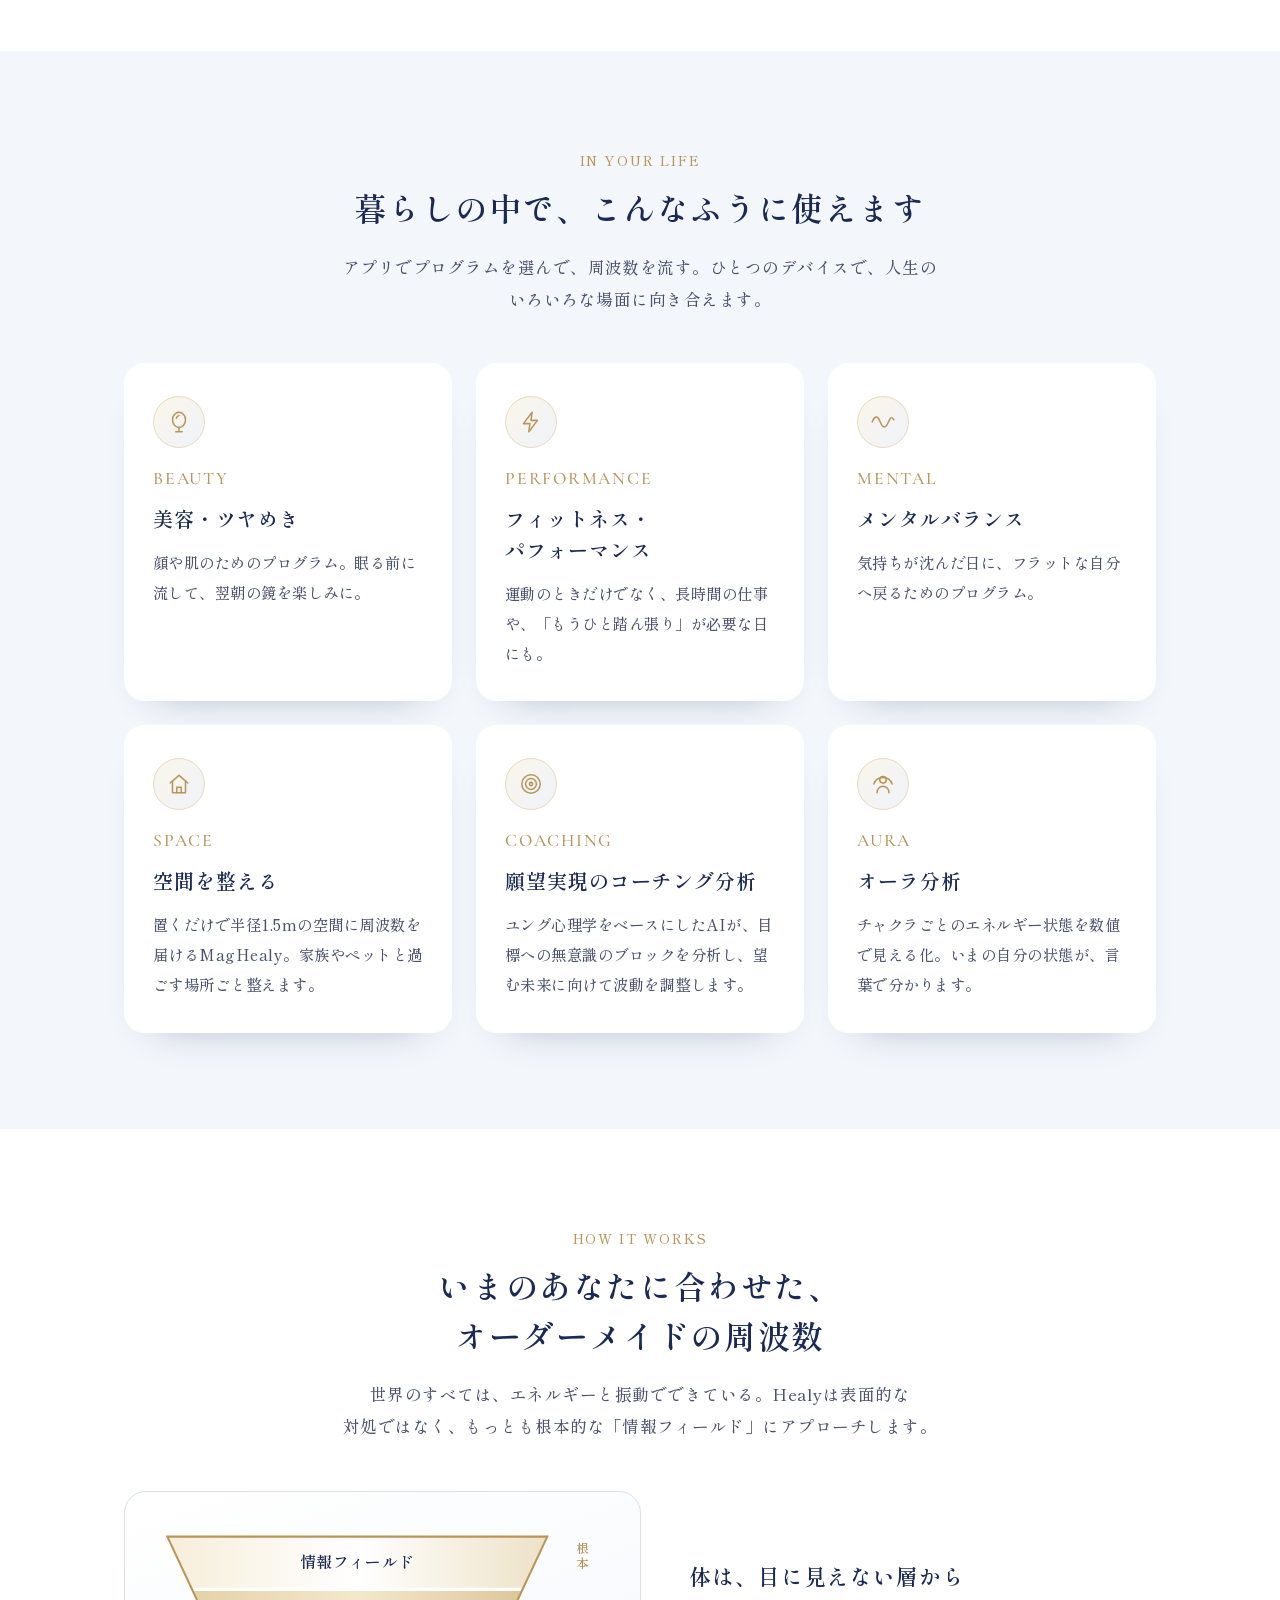
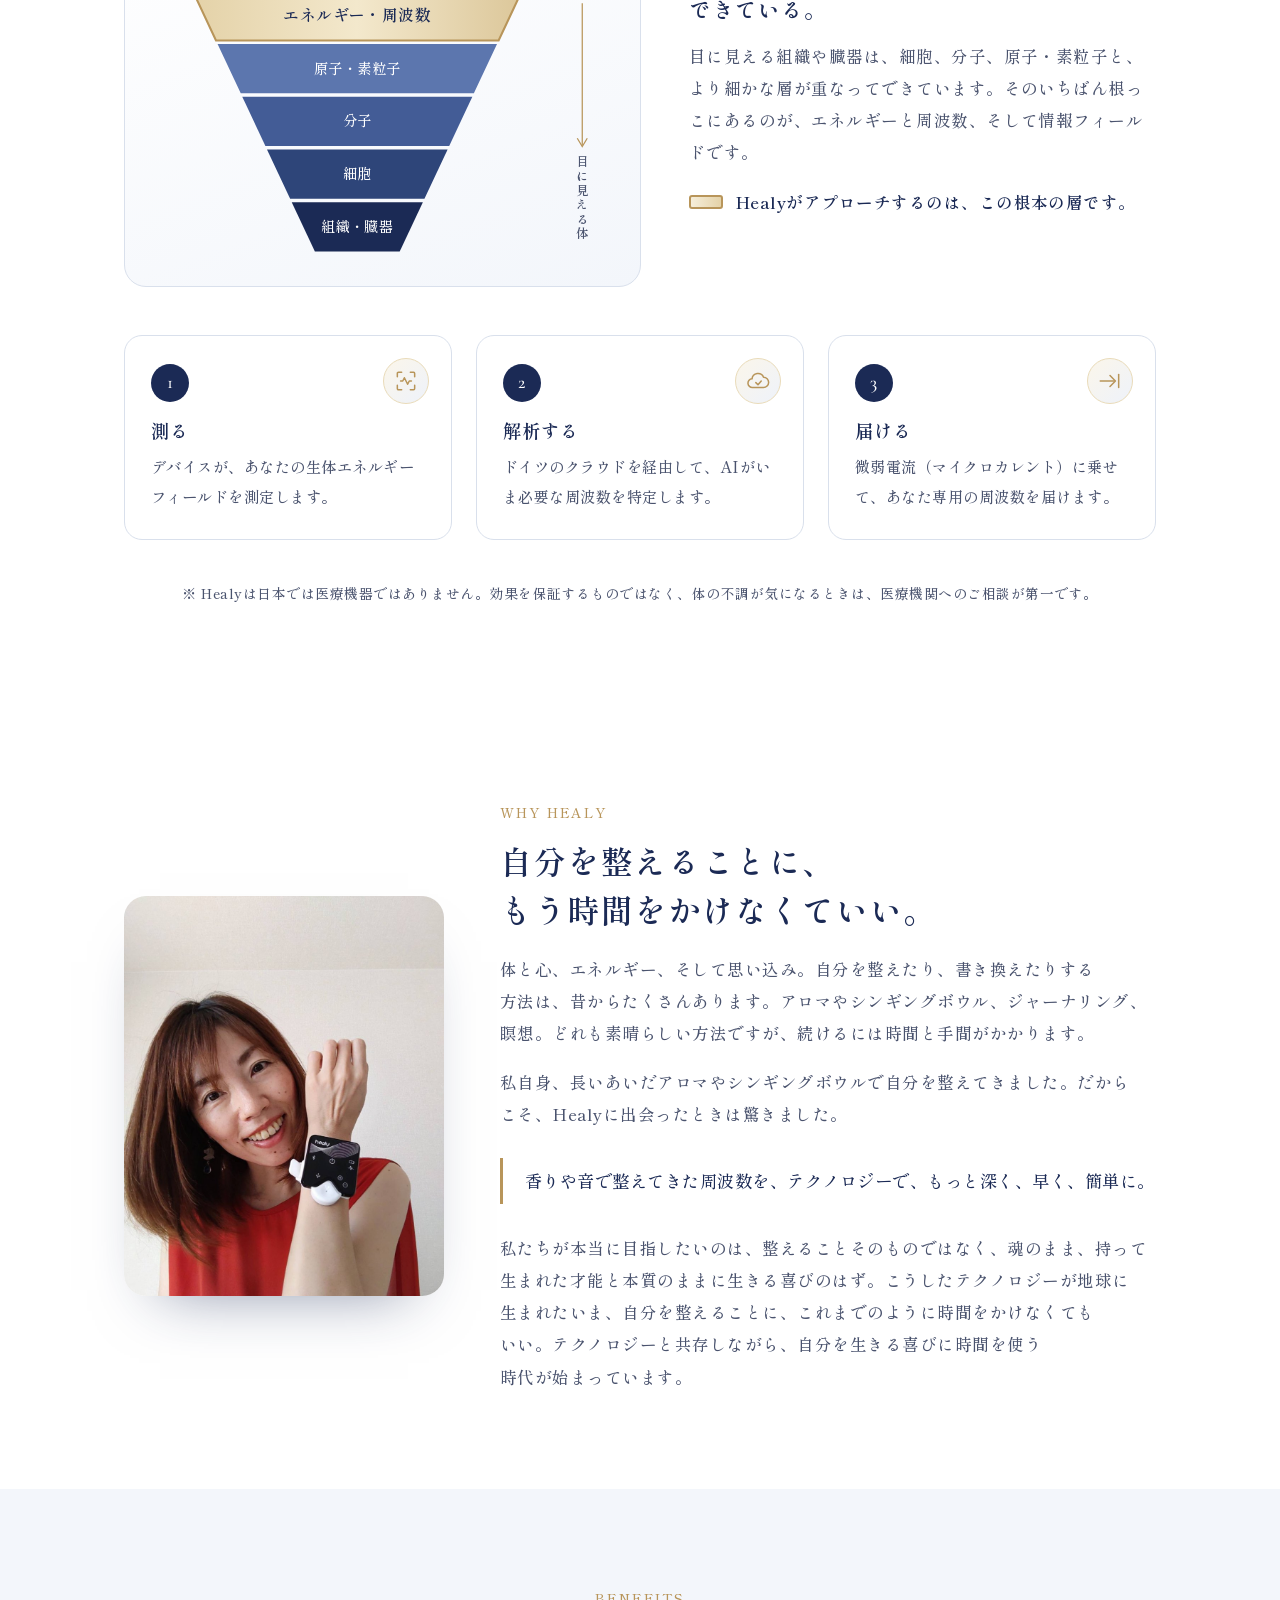
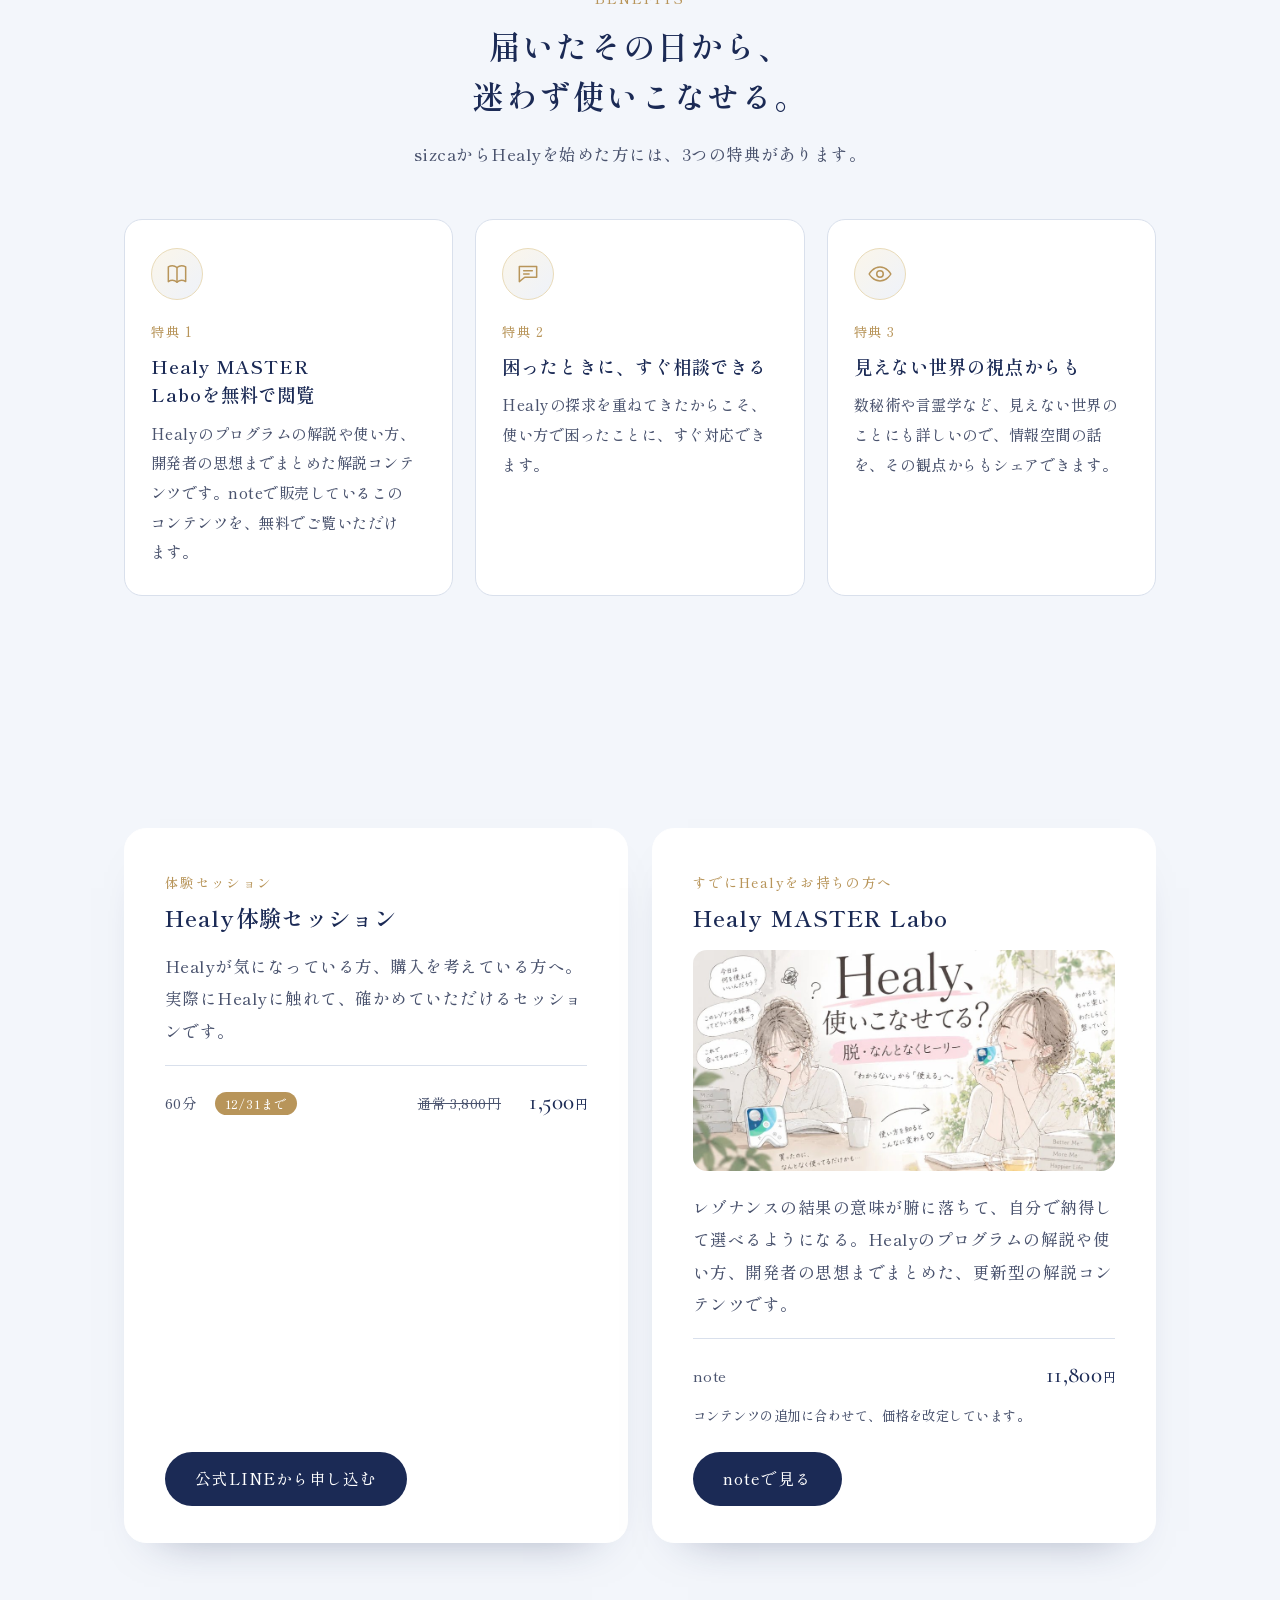
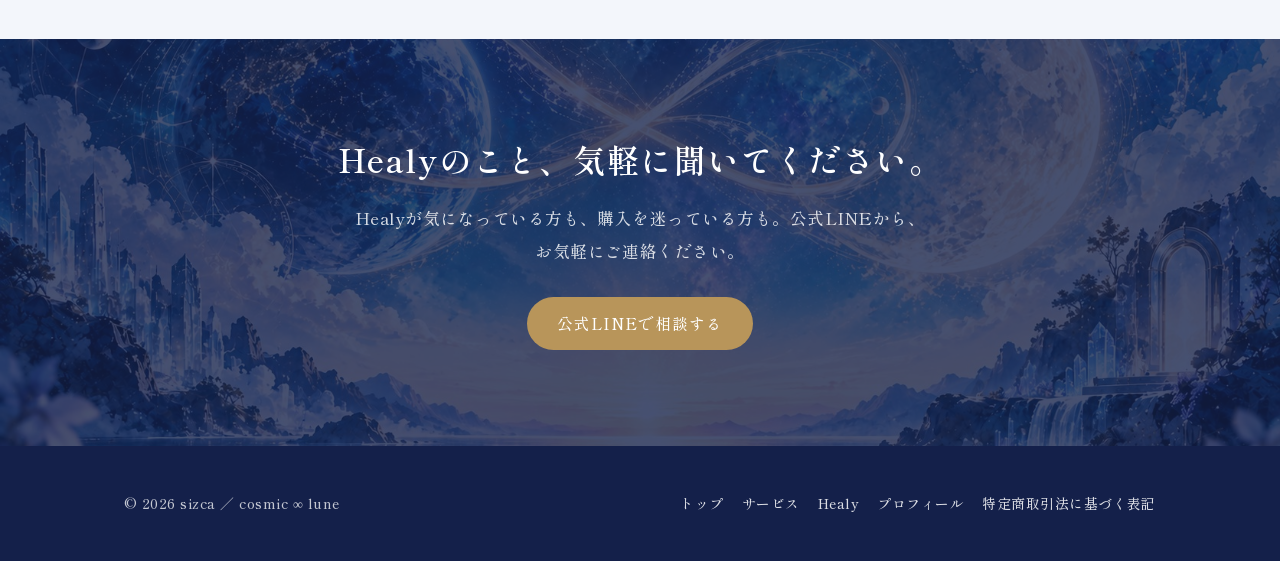
==== commit ac1b65d6: "Healy・トップ・サービスを修正、画像を追加 Co-Authored-By: Claude Opus 5.5 <noreply@anthropic.com>" ====
--- a/healy.html
+++ b/healy.html
@@ -134,7 +134,7 @@
 
 <section>
   <div class="wrap story-split">
-    <div class="story-photo"><img src="images/portrait.jpg" alt="sizca" loading="lazy" width="720" height="900"></div>
+    <div class="story-photo"><img src="images/healy-sizca.jpg" alt="Healyを手首につけたsizca" loading="lazy" width="900" height="1200"></div>
     <div>
     <span class="eyebrow">WHY HEALY</span>
     <h2 class="sec-title">自分を整えることに、<br>もう時間をかけなくていい。</h2>
@@ -168,7 +168,7 @@
         <span class="label">体験セッション</span>
         <h3>Healy体験セッション</h3>
         <p>Healyが気になっている方、購入を考えている方へ。実際にHealyに触れて、確かめていただけるセッションです。</p>
-        <div class="price-line"><span>60分</span><b>3,800<small>円</small></b></div>
+        <div class="price-line"><span>60分</span><span class="campaign">12/31まで</span><s class="was">通常 3,800円</s><b>1,500<small>円</small></b></div>
         <div class="act"><a class="btn btn-deep" href="https://lin.ee/60XRj8W" target="_blank" rel="noopener">公式LINEから申し込む</a></div>
       </article>
       <article class="offer">
--- a/style.css
+++ b/style.css
@@ -339,3 +339,11 @@
 @media (max-width:880px){.layers-wrap{grid-template-columns:1fr;gap:24px}.layers-fig{padding:18px 12px 10px}}
 .benefits-title{font-size:1.15rem;margin:8px 0 0;color:var(--gold-soft)!important;letter-spacing:.06em}
 .benefit .ico,.card .ico{display:flex}
+.story-photo img{object-position:50% 30%}
+.campaign{display:inline-block;font-size:.75rem;letter-spacing:.08em;color:#fff;background:var(--gold);padding:2px 10px;border-radius:999px;line-height:1.6;vertical-align:middle}
+.was{color:var(--ink-soft);font-size:.85rem;text-decoration-thickness:1px}
+.price-line .was{margin-left:auto}
+.price-line .was + b{margin-left:10px}
+.card .meta b{font-weight:600;color:var(--deep);font-size:1.05rem}
+.was{white-space:nowrap}
+@media (max-width:520px){.price-line .was + b{margin-left:auto}}
